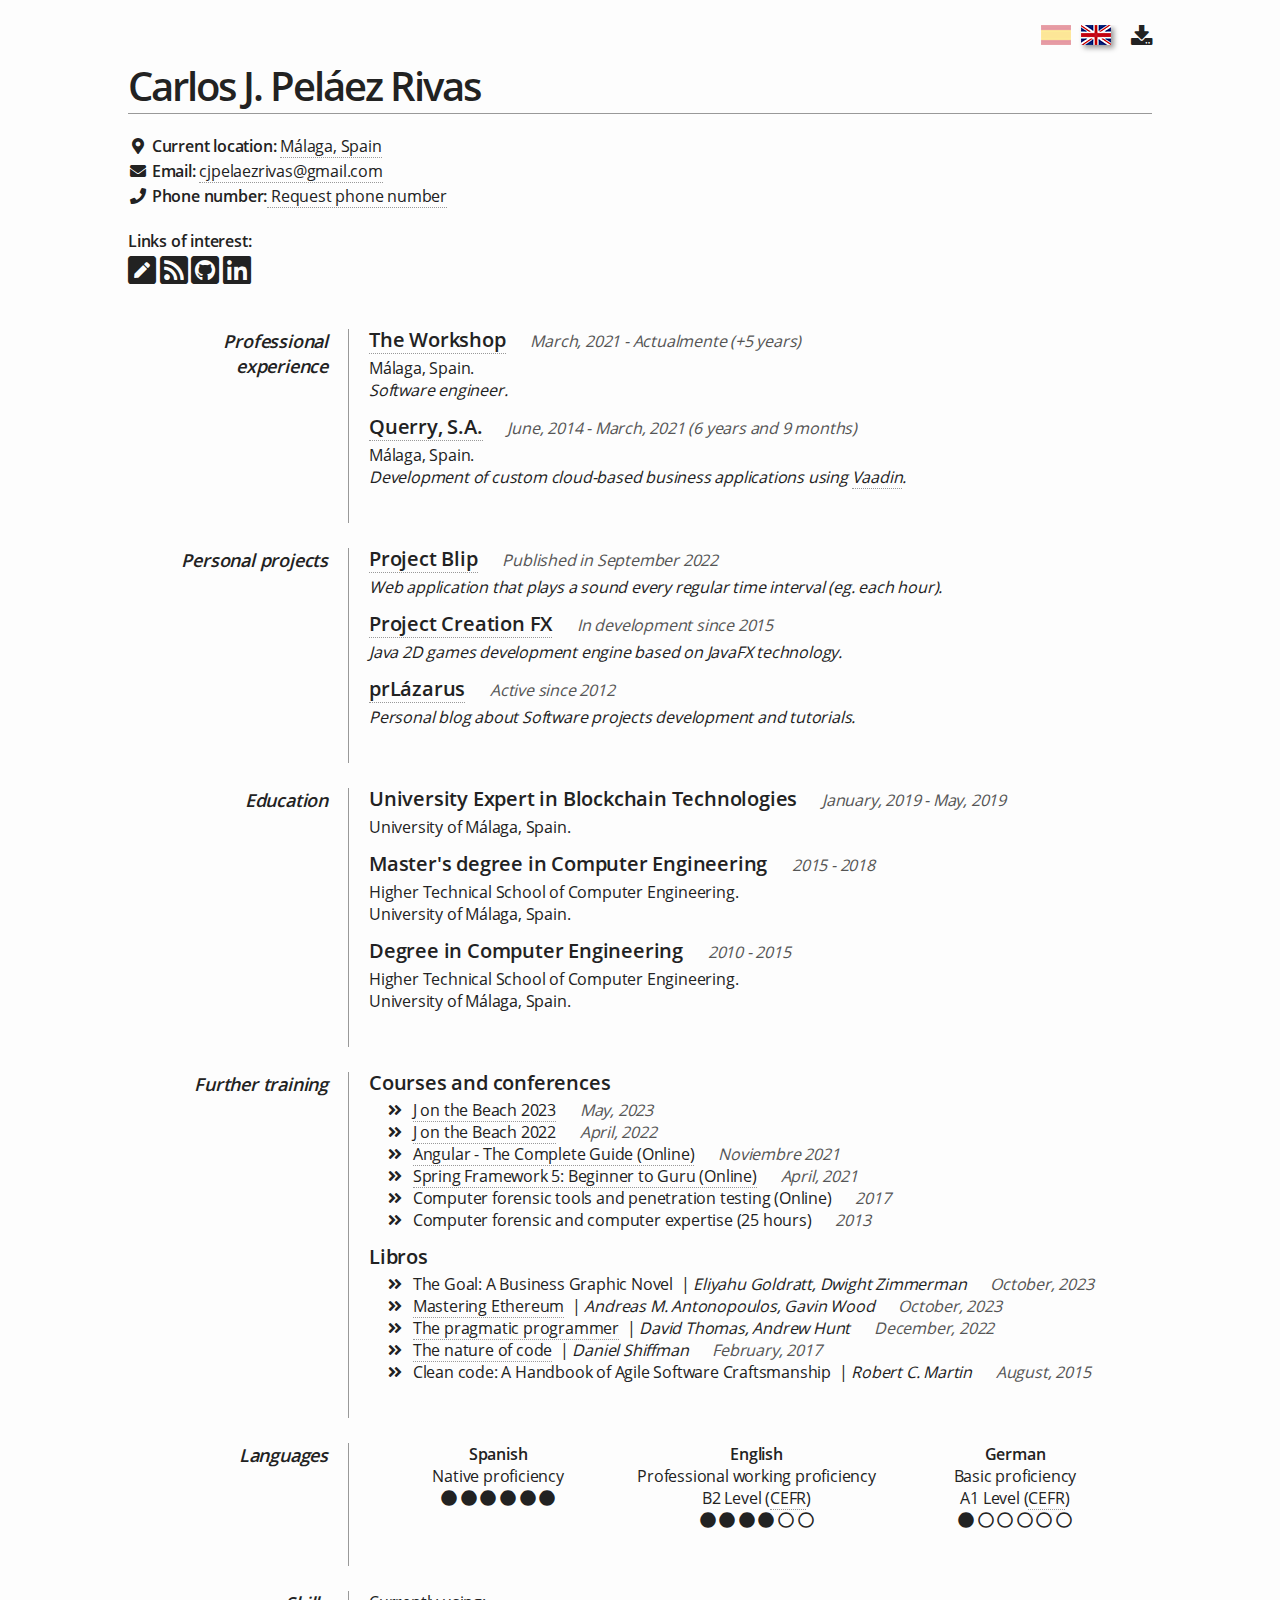
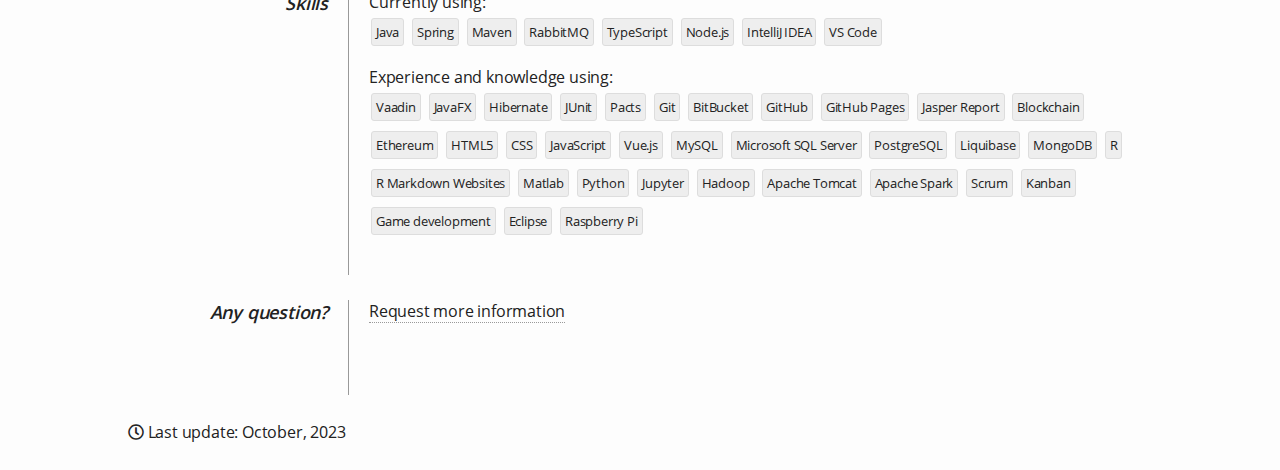
==== en/index.html @ 84949419 "Complete regeneration with new Lighthouse project. Include new section and updates" ====
<!DOCTYPE html>
<html xmlns="http://www.w3.org/1999/xhtml" xml:lang="en" lang="en">
  <head>
    <title>Carlos J. Peláez Rivas</title>
    <meta charset="UTF-8" />
    <meta http-equiv="content-type" content="text/html" />
    <meta name="viewport" content="width=device-width, initial-scale=1.0" />
    <meta name="author" content="Carlos J. Peláez Rivas" />
    <meta name="description" content="Carlos J. Peláez Rivas' curriculum vitae" />
    <meta name="keywords" content="CV,curriculum,vitae,carlos,jesus,pelaez,rivas,cjpelaez,cjpelaezrivas,programacion,coding,code,programming,java,vaadin,ingeniero,ingenieria,engineer,engineering,universidad,university,malaga,uma,españa,spain" />
    <link rel="icon" type="image/x-icon" href="../images/favicon.ico" />
    <link rel="shortcut icon" type="image/x-icon" href="../images/favicon.ico" />
    <link rel="stylesheet" type="text/css" href="../lib/fontawesome-5.8.1/css/all.min.css" />
    <link rel="stylesheet" type="text/css" href="../lib/hint-2.5.1/css/hint.base.min.css" />
    <link rel="stylesheet" type="text/css" href="../css/main.css" media="all" />
    <link rel="stylesheet" type="text/css" href="../css/print.css" media="print" />
    <script type="text/javascript" src="../js/functions.js"></script>

    <!-- Global site tag (gtag.js) - Google Analytics -->
    <script async src="https://www.googletagmanager.com/gtag/js?id=UA-74491738-3"></script>
    <script>
      window.dataLayer = window.dataLayer || [];
      function gtag() {
        dataLayer.push(arguments);
      }
      gtag('js', new Date());
      gtag('config', 'UA-74491738-3');
    </script>
  </head>
  <body>
    <div id="page-wrap">
      <div id="languages" class="section no_print">
        <div class="item hint--bottom-left" data-hint="Download as PDF" style="margin: -2px 0 0 15px;">
          <a class="link" href="javascript:window.print()" name="Download as PDF"><i class="fa fa-download fa-lg"></i></a>
        </div>
        <div class="item hint--bottom-left" data-hint="English">
          <a href="." target="_self">
            <div class="english language-selected"></div>
          </a>
        </div>
        <div class="item hint--bottom-left" data-hint="Cambiar a Español">
          <a href="../" target="_self">
            <div class="spanish language-available"></div>
          </a>
        </div>
      </div>
      <h1 id="name" class="section">
        Carlos J. Peláez Rivas
      </h1>
      <div id="information" class="section">
        <b><i class="fa fa-map-marker-alt fa-fw"></i> Current location:</b>
        <a href="https://www.google.es/maps/place/Málaga, España/"> Málaga, Spain</a> <br />
        <b><i class="fa fa-envelope fa-fw"></i> Email:</b>
        <a href="mailto:cjpelaezrivas@gmail.com" target="_self"> cjpelaezrivas@gmail.com</a> <br />
        <span class="no_print">
<b><i class="fa fa-phone fa-fw"></i> Phone number:</b><a
           href="mailto:cjpelaezrivas@gmail.com?subject=Request more information" target="_self"> Request phone number</a>
</span>
      </div>
      <div id="links" class="section no_print">
        <b>Links of interest:</b> <br />
        <span class="hint--bottom-right" data-hint="prLázarus - Personal blog">
<a class="link" href="http://prlazarus.tk/" name="prLázarus - Personal blog"><i class="fa fa-pen-square fa-2x"></i></a>
</span>
        <span class="hint--bottom-right" data-hint="prLázarus - RSS">
<a class="link" href="http://prlazarus.tk/feed.xml" name="prLázarus - RSS"><i class="fa fa-rss-square fa-2x"></i></a>
</span>
        <span class="hint--bottom-right" data-hint="GitHub profile">
<a class="link" href="https://github.com/cjpelaezrivas" name="GitHub profile"><i class="fab fa-github-square fa-2x"></i></a>
</span>
        <span class="hint--bottom-right" data-hint="LinkedIn profile">
<a class="link" href="https://www.linkedin.com/in/cjpelaezrivas" name="LinkedIn profile"><i class="fab fa-linkedin fa-2x"></i></a>
</span>
      </div>
      <div id="details" class="section">
        <div class="item">
          <h2>Professional experience</h2>
          <div class="detail">
            <h3>
              <a href="https://theworkshop.com/es/">The Workshop</a> <span class="mobile_view"><br></span>
              <span class="note date_information">
March, 2021 -
Actualmente
<script>
timeWorked = calculateTime('03/2021', '', 'en', 'y');
if(timeWorked.length != 0) {
document.write('(' + timeWorked + ')');
}
</script>
</span>
            </h3>
            Málaga, Spain. <br />
            <i>Software engineer.</i>
            <div class="separator"></div>
            <h3>
              <a href="https://www.querry.com/">Querry, S.A.</a> <span class="mobile_view"><br></span>
              <span class="note date_information">
June, 2014 -
March, 2021
<script>
timeWorked = calculateTime('06/2014', '03/2021', 'en', 'ym');
if(timeWorked.length != 0) {
document.write('(' + timeWorked + ')');
}
</script>
</span>
            </h3>
            Málaga, Spain. <br />
            <i>Development of custom cloud-based business applications using <a href="https://vaadin.com/home">Vaadin</a>.</i>
            <div class="separator"></div>
          </div>
        </div>
        <div class="item">
          <h2>Personal projects</h2>
          <div class="detail">
            <h3><a class="link_print" href="http://projectblip.tk/">Project Blip</a> <span class="mobile_view"><br></span> <span class="note date_information">Published in September 2022</span></h3>
            <i>Web application that plays a sound every regular time interval (eg. each hour).</i>
            <div class="separator"></div>
            <h3><a class="link_print" href="http://projectcreationfx.tk">Project Creation FX</a> <span class="mobile_view"><br></span> <span class="note date_information">In development since 2015</span></h3>
            <i>Java 2D games development engine based on JavaFX technology.</i>
            <div class="separator"></div>
            <h3><a class="link_print" href="http://prlazarus.tk/">prLázarus</a> <span class="mobile_view"><br></span> <span class="note date_information">Active since 2012</span></h3>
            <i>Personal blog about Software projects development and tutorials.</i>
            <div class="separator"></div>
          </div>
        </div>
        <div class="item">
          <h2>Education</h2>
          <div class="detail">
            <h3>University Expert in Blockchain Technologies <span class="mobile_view"><br></span> <span class="note date_information">January, 2019 - May, 2019</span></h3>
            University of Málaga, Spain.
            <div class="separator"></div>
            <h3>Master's degree in Computer Engineering <span class="mobile_view"><br></span> <span class="note date_information">2015 - 2018</span></h3>
            Higher Technical School of Computer Engineering.<br />University of Málaga, Spain.
            <div class="separator"></div>
            <h3>Degree in Computer Engineering <span class="mobile_view"><br></span> <span class="note date_information">2010 - 2015</span></h3>
            Higher Technical School of Computer Engineering.<br />University of Málaga, Spain.
            <div class="separator"></div>
          </div>
        </div>
        <div class="item">
          <h2>Further training</h2>
          <div class="detail">
            <h3>Courses and conferences</h3>
            <ul class="custom_list">
              <li>
                <a href="https://2023.jonthebeach.com/speakers">J on the Beach 2023</a>
                <span class="note date_information">May, 2023</span>
              </li>
              <li>
                <a href="https://2022.jonthebeach.com/speakers">J on the Beach 2022</a>
                <span class="note date_information">April, 2022</span>
              </li>
              <li>
                <a href="https://www.udemy.com/course/the-complete-guide-to-angular-2/">Angular - The Complete Guide (Online)</a>
                <span class="note date_information">Noviembre 2021</span>
              </li>
              <li>
                <a href="https://www.udemy.com/course/spring-framework-5-beginner-to-guru/">Spring Framework 5: Beginner to Guru (Online)</a>
                <span class="note date_information">April, 2021</span>
              </li>
              <li>
                Computer forensic tools and penetration testing (Online)
                <span class="note date_information">2017</span>
              </li>
              <li>
                Computer forensic and computer expertise (25 hours)
                <span class="note date_information">2013</span>
              </li>
            </ul>
            <div class="separator"></div>
            <h3>Libros</h3>
            <ul class="custom_list">
              <li>
                The Goal: A Business Graphic Novel
                 | <i>Eliyahu Goldratt, Dwight Zimmerman</i>
                <span class="note date_information">October, 2023</span>
              </li>
              <li>
                <a href="https://github.com/ethereumbook/ethereumbook">Mastering Ethereum</a>
                 | <i>Andreas M. Antonopoulos, Gavin Wood</i>
                <span class="note date_information">October, 2023</span>
              </li>
              <li>
                <a href="https://pragprog.com/titles/tpp20/the-pragmatic-programmer-20th-anniversary-edition/">The pragmatic programmer</a>
                 | <i>David Thomas, Andrew Hunt</i>
                <span class="note date_information">December, 2022</span>
              </li>
              <li>
                <a href="https://natureofcode.com/">The nature of code</a>
                 | <i>Daniel Shiffman</i>
                <span class="note date_information">February, 2017</span>
              </li>
              <li>
                Clean code: A Handbook of Agile Software Craftsmanship
                 | <i>Robert C. Martin</i>
                <span class="note date_information">August, 2015</span>
              </li>
            </ul>
            <div class="separator"></div>
          </div>
        </div>
        <div class="item">
          <h2>Languages</h2>
          <div class="detail">
            <div style="display:flex">
              <div class="part">
                <b>Spanish</b><br />
                Native proficiency<br />
                <i class="fa fa-circle"></i>
                <i class="fa fa-circle"></i>
                <i class="fa fa-circle"></i>
                <i class="fa fa-circle"></i>
                <i class="fa fa-circle"></i>
                <i class="fa fa-circle"></i>
              </div>
              <div class="part">
                <b>English</b><br />
                Professional working proficiency<br />
                B2 Level (<a href="https://en.wikipedia.org/wiki/Common_European_Framework_of_Reference_for_Languages">CEFR</a>)<br />
                <i class="fa fa-circle"></i>
                <i class="fa fa-circle"></i>
                <i class="fa fa-circle"></i>
                <i class="fa fa-circle"></i>
                <i class="far fa-circle"></i>
                <i class="far fa-circle"></i>
              </div>
              <div class="part">
                <b>German</b><br />
                Basic proficiency<br />
                A1 Level (<a href="https://en.wikipedia.org/wiki/Common_European_Framework_of_Reference_for_Languages">CEFR</a>)<br />
                <i class="fa fa-circle"></i>
                <i class="far fa-circle"></i>
                <i class="far fa-circle"></i>
                <i class="far fa-circle"></i>
                <i class="far fa-circle"></i>
                <i class="far fa-circle"></i>
              </div>
            </div>
            <div class="separator"></div>
          </div>
        </div>
        <div class="item">
          <h2>Skills</h2>
          <div class="detail">
            Currently using:<br />
            <a class="tag" href="https://en.wikipedia.org/wiki/Java_(programming_language)">Java</a>
            <a class="tag" href="https://en.wikipedia.org/wiki/Spring_Framework">Spring</a>
            <a class="tag" href="https://en.wikipedia.org/wiki/Maven">Maven</a>
            <a class="tag" href="https://en.wikipedia.org/wiki/RabbitMQ">RabbitMQ</a>
            <a class="tag" href="https://en.wikipedia.org/wiki/TypeScript">TypeScript</a>
            <a class="tag" href="https://en.wikipedia.org/wiki/Node.js">Node.js</a>
            <a class="tag" href="https://en.wikipedia.org/wiki/IntelliJ_IDEA">IntelliJ IDEA</a>
            <a class="tag" href="https://code.visualstudio.com/">VS Code</a>
            <div class="separator"></div>
            Experience and knowledge using:<br />
            <a class="tag" href="https://en.wikipedia.org/wiki/Vaadin">Vaadin</a>
            <a class="tag" href="https://en.wikipedia.org/wiki/JavaFX">JavaFX</a>
            <a class="tag" href="https://en.wikipedia.org/wiki/Hibernate_(framework)">Hibernate</a>
            <a class="tag" href="https://en.wikipedia.org/wiki/JUnit">JUnit</a>
            <a class="tag" href="https://docs.pact.io/">Pacts</a>
            <a class="tag" href="https://en.wikipedia.org/wiki/Git_(software)">Git</a>
            <a class="tag" href="https://en.wikipedia.org/wiki/Bitbucket">BitBucket</a>
            <a class="tag" href="https://en.wikipedia.org/wiki/GitHub">GitHub</a>
            <a class="tag" href="https://pages.github.com/">GitHub Pages</a>
            <a class="tag" href="https://en.wikipedia.org/wiki/JasperReports">Jasper Report</a>
            <a class="tag" href="https://en.wikipedia.org/wiki/Blockchain">Blockchain</a>
            <a class="tag" href="https://en.wikipedia.org/wiki/Ethereum">Ethereum</a>
            <a class="tag" href="https://en.wikipedia.org/wiki/HTML5">HTML5</a>
            <a class="tag" href="https://en.wikipedia.org/wiki/Cascading_Style_Sheets">CSS</a>
            <a class="tag" href="https://en.wikipedia.org/wiki/JavaScript">JavaScript</a>
            <a class="tag" href="https://en.wikipedia.org/wiki/Vue.js">Vue.js</a>
            <a class="tag" href="https://en.wikipedia.org/wiki/MySQL">MySQL</a>
            <a class="tag" href="https://en.wikipedia.org/wiki/Microsoft_SQL_Server">Microsoft SQL Server</a>
            <a class="tag" href="https://en.wikipedia.org/wiki/PostgreSQL">PostgreSQL</a>
            <a class="tag" href="https://en.wikipedia.org/wiki/Liquibase">Liquibase</a>
            <a class="tag" href="https://en.wikipedia.org/wiki/MongoDB">MongoDB</a>
            <a class="tag" href="https://en.wikipedia.org/wiki/R_(programming_language)">R</a>
            <a class="tag" href="https://rmarkdown.rstudio.com/rmarkdown_websites.html">R Markdown Websites</a>
            <a class="tag" href="https://en.wikipedia.org/wiki/MATLAB">Matlab</a>
            <a class="tag" href="https://en.wikipedia.org/wiki/Python_(programming_language)">Python</a>
            <a class="tag" href="https://en.wikipedia.org/wiki/Project_Jupyter">Jupyter</a>
            <a class="tag" href="https://en.wikipedia.org/wiki/Apache_Hadoop">Hadoop</a>
            <a class="tag" href="https://en.wikipedia.org/wiki/Apache_Tomcat">Apache Tomcat</a>
            <a class="tag" href="https://en.wikipedia.org/wiki/Apache_Spark">Apache Spark</a>
            <a class="tag" href="https://en.wikipedia.org/wiki/Scrum_(software_development)">Scrum</a>
            <a class="tag" href="https://en.wikipedia.org/wiki/Kanban_(development)">Kanban</a>
            <a class="tag" href="https://en.wikipedia.org/wiki/Video_game_development">Game development</a>
            <a class="tag" href="https://en.wikipedia.org/wiki/Eclipse_(software)">Eclipse</a>
            <a class="tag" href="https://en.wikipedia.org/wiki/Raspberry_Pi">Raspberry Pi</a>
            <div class="separator"></div>
          </div>
        </div>
        <div class="item no_print">
          <h2>Any question?</h2>
          <div class="detail">
            <a href="mailto:cjpelaezrivas@gmail.com?subject=Request more information" target="_self">Request more information</a>
          </div>
        </div>
      </div>
      <i class="far fa-clock"></i> Last update: October, 2023
      <span class="only_print">
<br> <i class="fa fa-print"></i> Generation date:
<script>document.write(currentMonthYear('en'))</script>
<span style="float:right;"><a href="https://cjpelaezrivas.tk">https://cjpelaezrivas.tk</a></span>
      </span>
    </div>
    </div>
  </body>
</html>
---- lib/hint-2.5.1/css/hint.base.min.css ----
/*! Hint.css (base version) - v2.5.1 - 2018-11-17
* http://kushagragour.in/lab/hint/
* Copyright (c) 2018 Kushagra Gour */

[class*=hint--]{position:relative;display:inline-block}[class*=hint--]:after,[class*=hint--]:before{position:absolute;-webkit-transform:translate3d(0,0,0);-moz-transform:translate3d(0,0,0);transform:translate3d(0,0,0);visibility:hidden;opacity:0;z-index:1000000;pointer-events:none;-webkit-transition:.3s ease;-moz-transition:.3s ease;transition:.3s ease;-webkit-transition-delay:0s;-moz-transition-delay:0s;transition-delay:0s}[class*=hint--]:hover:after,[class*=hint--]:hover:before{visibility:visible;opacity:1;-webkit-transition-delay:.1s;-moz-transition-delay:.1s;transition-delay:.1s}[class*=hint--]:before{content:'';position:absolute;background:0 0;border:6px solid transparent;z-index:1000001}[class*=hint--]:after{background:#383838;color:#fff;padding:8px 10px;font-size:12px;font-family:"Helvetica Neue",Helvetica,Arial,sans-serif;line-height:12px;white-space:nowrap}[class*=hint--][aria-label]:after{content:attr(aria-label)}[class*=hint--][data-hint]:after{content:attr(data-hint)}[aria-label='']:after,[aria-label='']:before,[data-hint='']:after,[data-hint='']:before{display:none!important}.hint--top-left:before,.hint--top-right:before,.hint--top:before{border-top-color:#383838}.hint--bottom-left:before,.hint--bottom-right:before,.hint--bottom:before{border-bottom-color:#383838}.hint--top:after,.hint--top:before{bottom:100%;left:50%}.hint--top:before{margin-bottom:-11px;left:calc(50% - 6px)}.hint--top:after{-webkit-transform:translateX(-50%);-moz-transform:translateX(-50%);transform:translateX(-50%)}.hint--top:hover:before{-webkit-transform:translateY(-8px);-moz-transform:translateY(-8px);transform:translateY(-8px)}.hint--top:hover:after{-webkit-transform:translateX(-50%) translateY(-8px);-moz-transform:translateX(-50%) translateY(-8px);transform:translateX(-50%) translateY(-8px)}.hint--bottom:after,.hint--bottom:before{top:100%;left:50%}.hint--bottom:before{margin-top:-11px;left:calc(50% - 6px)}.hint--bottom:after{-webkit-transform:translateX(-50%);-moz-transform:translateX(-50%);transform:translateX(-50%)}.hint--bottom:hover:before{-webkit-transform:translateY(8px);-moz-transform:translateY(8px);transform:translateY(8px)}.hint--bottom:hover:after{-webkit-transform:translateX(-50%) translateY(8px);-moz-transform:translateX(-50%) translateY(8px);transform:translateX(-50%) translateY(8px)}.hint--right:before{border-right-color:#383838;margin-left:-11px;margin-bottom:-6px}.hint--right:after{margin-bottom:-14px}.hint--right:after,.hint--right:before{left:100%;bottom:50%}.hint--right:hover:after,.hint--right:hover:before{-webkit-transform:translateX(8px);-moz-transform:translateX(8px);transform:translateX(8px)}.hint--left:before{border-left-color:#383838;margin-right:-11px;margin-bottom:-6px}.hint--left:after{margin-bottom:-14px}.hint--left:after,.hint--left:before{right:100%;bottom:50%}.hint--left:hover:after,.hint--left:hover:before{-webkit-transform:translateX(-8px);-moz-transform:translateX(-8px);transform:translateX(-8px)}.hint--top-left:after,.hint--top-left:before{bottom:100%;left:50%}.hint--top-left:before{margin-bottom:-11px;left:calc(50% - 6px)}.hint--top-left:after{-webkit-transform:translateX(-100%);-moz-transform:translateX(-100%);transform:translateX(-100%);margin-left:12px}.hint--top-left:hover:before{-webkit-transform:translateY(-8px);-moz-transform:translateY(-8px);transform:translateY(-8px)}.hint--top-left:hover:after{-webkit-transform:translateX(-100%) translateY(-8px);-moz-transform:translateX(-100%) translateY(-8px);transform:translateX(-100%) translateY(-8px)}.hint--top-right:after,.hint--top-right:before{bottom:100%;left:50%}.hint--top-right:before{margin-bottom:-11px;left:calc(50% - 6px)}.hint--top-right:after{-webkit-transform:translateX(0);-moz-transform:translateX(0);transform:translateX(0);margin-left:-12px}.hint--top-right:hover:after,.hint--top-right:hover:before{-webkit-transform:translateY(-8px);-moz-transform:translateY(-8px);transform:translateY(-8px)}.hint--bottom-left:after,.hint--bottom-left:before{top:100%;left:50%}.hint--bottom-left:before{margin-top:-11px;left:calc(50% - 6px)}.hint--bottom-left:after{-webkit-transform:translateX(-100%);-moz-transform:translateX(-100%);transform:translateX(-100%);margin-left:12px}.hint--bottom-left:hover:before{-webkit-transform:translateY(8px);-moz-transform:translateY(8px);transform:translateY(8px)}.hint--bottom-left:hover:after{-webkit-transform:translateX(-100%) translateY(8px);-moz-transform:translateX(-100%) translateY(8px);transform:translateX(-100%) translateY(8px)}.hint--bottom-right:after,.hint--bottom-right:before{top:100%;left:50%}.hint--bottom-right:before{margin-top:-11px;left:calc(50% - 6px)}.hint--bottom-right:after{-webkit-transform:translateX(0);-moz-transform:translateX(0);transform:translateX(0);margin-left:-12px}.hint--bottom-right:hover:after,.hint--bottom-right:hover:before{-webkit-transform:translateY(8px);-moz-transform:translateY(8px);transform:translateY(8px)}.hint--large:after,.hint--medium:after,.hint--small:after{white-space:normal;line-height:1.4em;word-wrap:break-word}.hint--small:after{width:80px}.hint--medium:after{width:150px}.hint--large:after{width:300px}.hint--always:after,.hint--always:before{opacity:1;visibility:visible}.hint--always.hint--top:before{-webkit-transform:translateY(-8px);-moz-transform:translateY(-8px);transform:translateY(-8px)}.hint--always.hint--top:after{-webkit-transform:translateX(-50%) translateY(-8px);-moz-transform:translateX(-50%) translateY(-8px);transform:translateX(-50%) translateY(-8px)}.hint--always.hint--top-left:before{-webkit-transform:translateY(-8px);-moz-transform:translateY(-8px);transform:translateY(-8px)}.hint--always.hint--top-left:after{-webkit-transform:translateX(-100%) translateY(-8px);-moz-transform:translateX(-100%) translateY(-8px);transform:translateX(-100%) translateY(-8px)}.hint--always.hint--top-right:after,.hint--always.hint--top-right:before{-webkit-transform:translateY(-8px);-moz-transform:translateY(-8px);transform:translateY(-8px)}.hint--always.hint--bottom:before{-webkit-transform:translateY(8px);-moz-transform:translateY(8px);transform:translateY(8px)}.hint--always.hint--bottom:after{-webkit-transform:translateX(-50%) translateY(8px);-moz-transform:translateX(-50%) translateY(8px);transform:translateX(-50%) translateY(8px)}.hint--always.hint--bottom-left:before{-webkit-transform:translateY(8px);-moz-transform:translateY(8px);transform:translateY(8px)}.hint--always.hint--bottom-left:after{-webkit-transform:translateX(-100%) translateY(8px);-moz-transform:translateX(-100%) translateY(8px);transform:translateX(-100%) translateY(8px)}.hint--always.hint--bottom-right:after,.hint--always.hint--bottom-right:before{-webkit-transform:translateY(8px);-moz-transform:translateY(8px);transform:translateY(8px)}.hint--always.hint--left:after,.hint--always.hint--left:before{-webkit-transform:translateX(-8px);-moz-transform:translateX(-8px);transform:translateX(-8px)}.hint--always.hint--right:after,.hint--always.hint--right:before{-webkit-transform:translateX(8px);-moz-transform:translateX(8px);transform:translateX(8px)}
---- css/main.css ----
:root {
	--text-font-size-main: 16px;
	--text-color-main: #222222;

	--background-color: #fdfdfd;
	--border-color: #999999;
	--anchor-hover-color: #aaaaaa;
	--note-text-color: #555555;

	--tag-background-color: #eeeeee;
	--tag-border-color: #dddddd;
	--tag-hover-background-color: #fefefe;
	--tag-hover-border-color: #aaaaaa;
}

@font-face {
  font-family: 'Open Sans';
  font-style: normal;
  font-weight: 400;
  src: url('../fonts/open-sans-v15-latin-regular.eot'); /* IE9 Compat Modes */
  src: local('Open Sans Regular'), local('OpenSans-Regular'),
       url('../fonts/open-sans-v15-latin-regular.eot?#iefix') format('embedded-opentype'), /* IE6-IE8 */
       url('../fonts/open-sans-v15-latin-regular.woff2') format('woff2'), /* Super Modern Browsers */
       url('../fonts/open-sans-v15-latin-regular.woff') format('woff'), /* Modern Browsers */
       url('../fonts/open-sans-v15-latin-regular.ttf') format('truetype'); /* Safari, Android, iOS */
}

@font-face {
  font-family: 'Open Sans';
  font-style: normal;
  font-weight: 600;
  src: url('../fonts/open-sans-v15-latin-600.eot'); /* IE9 Compat Modes */
  src: local('Open Sans SemiBold'), local('OpenSans-SemiBold'),
       url('../fonts/open-sans-v15-latin-600.eot?#iefix') format('embedded-opentype'), /* IE6-IE8 */
       url('../fonts/open-sans-v15-latin-600.woff2') format('woff2'), /* Super Modern Browsers */
       url('../fonts/open-sans-v15-latin-600.woff') format('woff'), /* Modern Browsers */
       url('../fonts/open-sans-v15-latin-600.ttf') format('truetype'); /* Safari, Android, iOS */
}

* {
	margin: 0;
	padding: 0;
}

body {
	font-family: 'Open Sans', Helvetica;
	font-size: var(--text-font-size-main);
	letter-spacing: -0.2px;
	color: var(--text-color-main);

	background-color: var(--background-color);
}

a, a:visited {
	color: var(--text-color-main);
	text-decoration: none;
	border-bottom: 1px dotted var(--border-color);
}

a:hover, a:active {
	color: var(--anchor-hover-color);
	border-bottom: 1px dotted var(--border-color);
}

ul.custom_list {
	list-style: none;
	padding: 0;
}

ul.custom_list li {
	padding-left: 40px;
}

ul.custom_list li:before {
	font-family: "Font Awesome 5 Free";
	font-weight: 900;
	display: inline-block;
	margin-left: -1.3em;
	width: 1.3em;

	content: "\f101";
}

#page-wrap  {
	max-width: 1024px;

	overflow: hidden;

	padding: 0 25px;
	margin: 25px auto;

	line-height: 25px;
}

.note {
	font-style: italic;
	font-size: 16px;
	font-weight: normal;
	color: var(--note-text-color);
}

.date_information {
	margin-left: 20px;
}

.separator {
	width: 100%;
	height: 15px;
}

.link {
	text-decoration: none;
	border-bottom: none;
}

.link:hover {
	color: var(--anchor-hover-color);
	text-decoration: none;
	border-bottom: none;
}

.tag {
	display: inline-block;
	font-size: 13px;
	padding: 2px 4px;
	margin: 5px 2px;
	background-color: var(--tag-background-color);
	border: 1px solid var(--tag-border-color) !important;
	border-radius: 3px;
}

.tag:hover {
	color: var(--text-color-main);
	background-color: var(--tag-hover-background-color);
	border: 1px solid var(--tag-hover-border-color) !important;
}

.mobile_view {
	display: none;
}

.only_print {
	display: none;
	visibility: hidden;
}

.section {
	float: left;
	width: 100%;
}

#languages .item {
	float: right;
	display: inline;
	margin: 0 5px;
}

.spanish {
	width: 30px;
	height: 20px;
	background-image: url(../images/spanish.png);
	-webkit-background-size: 100% 100%;
	-moz-background-size: 100% 100%;
	-o-background-size: 100% 100%;
	background-size: 100% 100%;
}

.english {
	width: 30px;
	height: 20px;
	background-image: url(../images/english.png);
	-webkit-background-size: 100% 100%;
	-moz-background-size: 100% 100%;
	-o-background-size: 100% 100%;
	background-size: 100% 100%;
}

.language-available {
	opacity: 0.4;
}

.language-available:hover {
	opacity: 1;
}

.language-selected {
	box-shadow: 3px 3px 5px var(--border-color);
}

#name {
	margin: 10px 0 20px 0;

	font-size: 40px;
	font-weight: bolder;
	letter-spacing: -2px;
	border-bottom: 1px solid var(--border-color);

	line-height: normal;
}

#information {
	margin-bottom: 20px;
}

#links {
	margin-bottom: 20px;
}

#details {
	margin-top: 20px;
}

#details .item {
	display: inline-flex;
	width: 100%;

	overflow: hidden;

	margin-bottom: 25px;
}

#details .item h2 {
	padding-right: 20px;

	min-width: 200px;

	font-size: 18px;
	font-style: italic;
	font-weight: bold;
	text-align: right;
	vertical-align: top;
}

#details .item .detail {
	width: 100%;
	min-height: 75px;

	padding-left: 20px;
	padding-bottom: 20px;

	border-left: 1px solid var(--border-color);

	line-height: 22px;
}

#details .item .detail h3 {
	margin-bottom: 5px;
	font-size: 20px;
}

#details .item .detail .part {
	display: inline-block;
	float: left;
	width: 33%;

	text-align: center;
}

@media screen and (max-width: 800px) {
	#details .item {
		display: block;
		margin-bottom: 15px;
	}

	#details .item h2 {
		display: block;
		width: 100%;

		text-align: left;

		padding-bottom: 5px;
		padding-right: 0;
	}

	#details .item .detail {
		display: block;
		padding: 15px 0 15px 0;

		border-top: solid 1px var(--border-color);
		border-left: none;

		height: auto;

		overflow: hidden;
	}
}

@media screen and (max-width: 550px) {
	#details .item .detail .part {
		display: block;
		width: 100%;
	}

	#details .item .detail #language_a, #details .item .detail #language_b  {
		padding-bottom: 15px;
	}

	.mobile_view {
		display: inline;
	}

	.date_information {
		margin-top: 5px;
		margin-left: 0;
	}
}

#meta {
	margin-top: 20px;
}
---- css/print.css ----
html {
	background-image: none;
}

a, a:visited {
	color: #222222;
	text-decoration: none;
	border-bottom: none;
}

#page-wrap  {
	padding: 0;
	margin: 0;
	width: 1500px; /*Used to print all in the same page*/
}

#meta {
	margin-top: -45px;
}

.only_print {
	display: inline;
	visibility: visible;
}

.no_print, hint--bottom-left:after, hint--bottom-right:after {
	display: none;
	visibility: hidden;
}

.link_print:after {
	content: " (" attr(href) ")";

	font-style: italic;
	font-size: 16px;
	color: #555555;
	font-weight: normal;
}
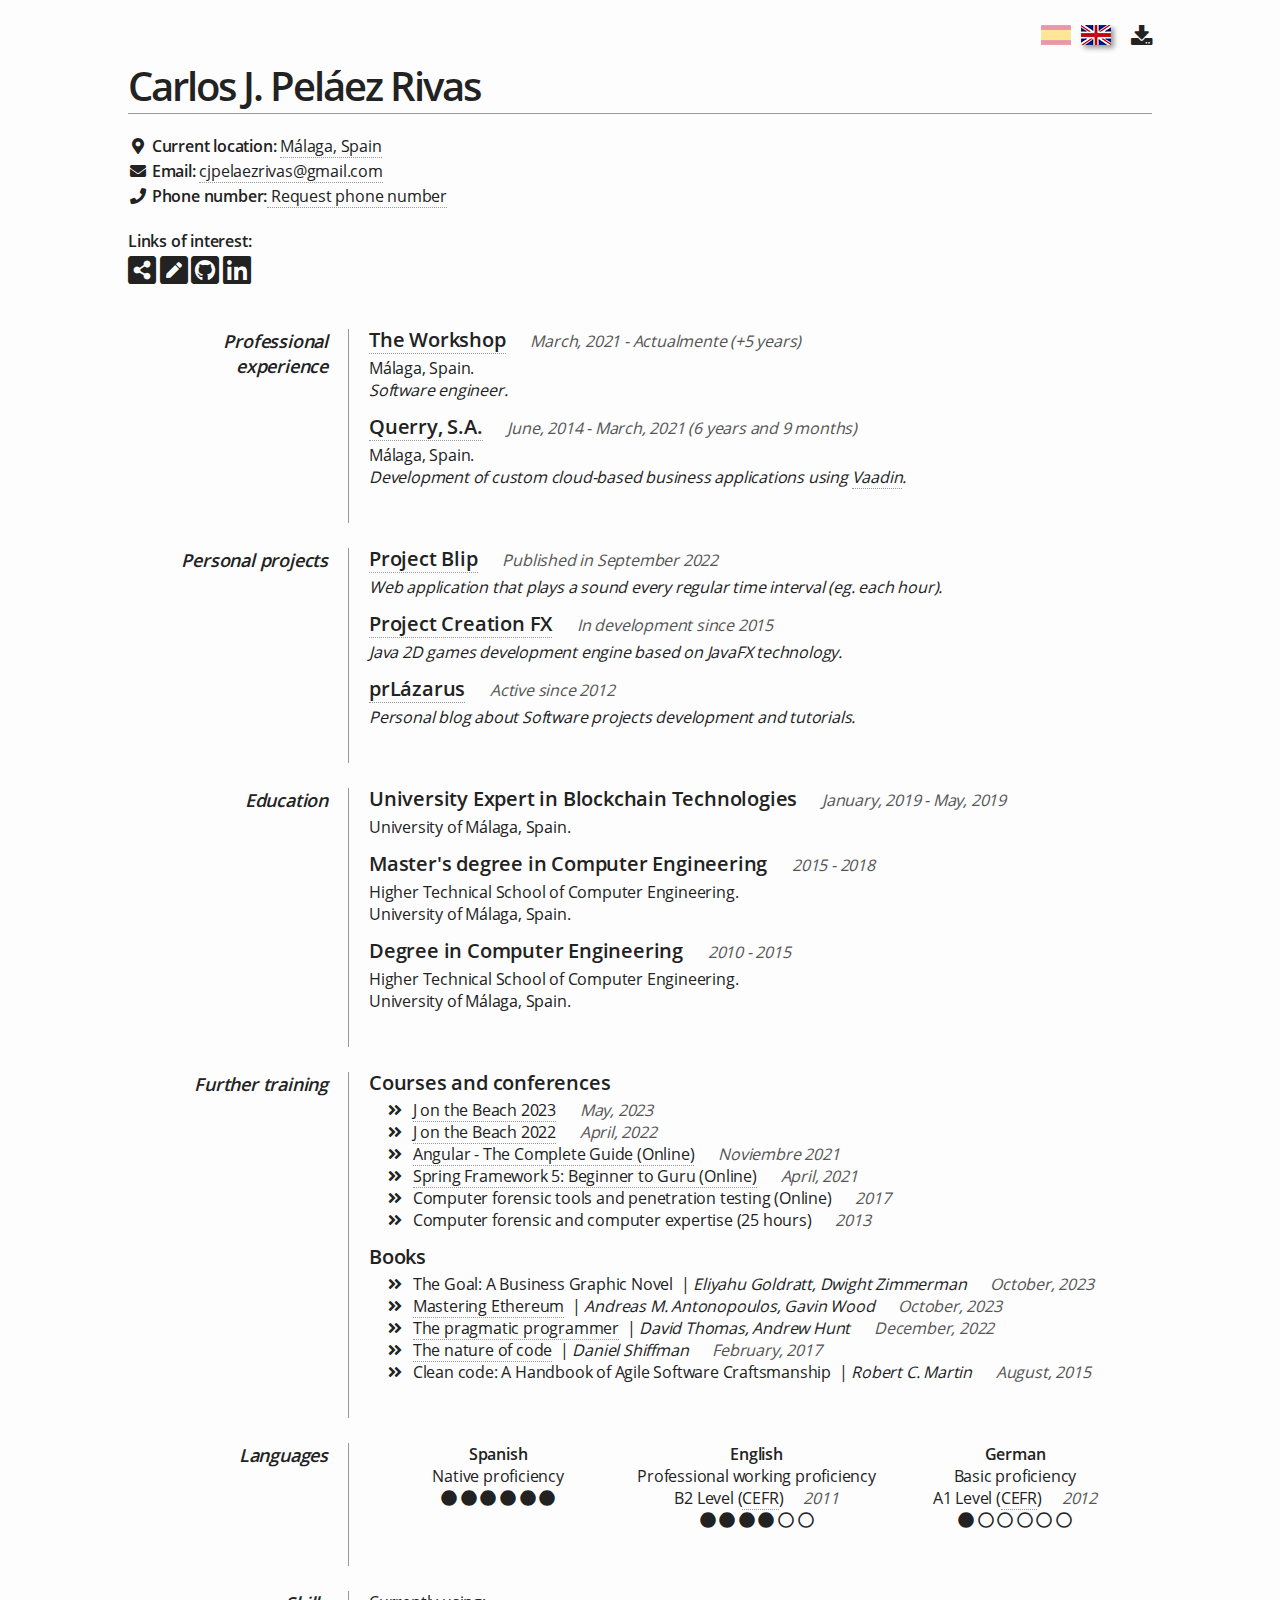
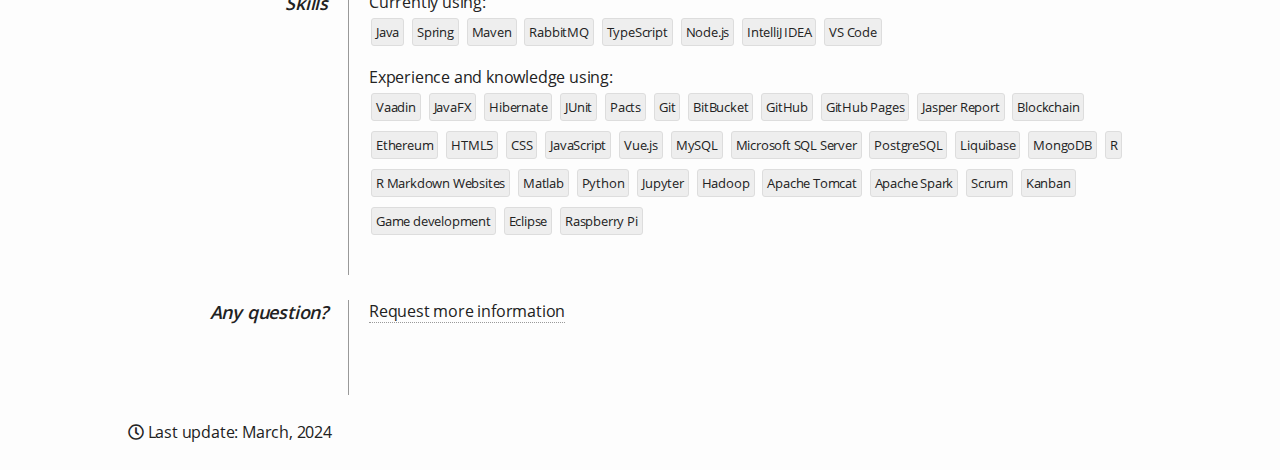
==== commit 12770e76: "Updates links, include new info and fix typos" ====
--- a/en/index.html
+++ b/en/index.html
@@ -53,24 +53,24 @@
         <b><i class="fa fa-envelope fa-fw"></i> Email:</b>
         <a href="mailto:cjpelaezrivas@gmail.com" target="_self"> cjpelaezrivas@gmail.com</a> <br />
         <span class="no_print">
-<b><i class="fa fa-phone fa-fw"></i> Phone number:</b><a
+        <b><i class="fa fa-phone fa-fw"></i> Phone number:</b><a
            href="mailto:cjpelaezrivas@gmail.com?subject=Request more information" target="_self"> Request phone number</a>
-</span>
+      </span>
       </div>
       <div id="links" class="section no_print">
         <b>Links of interest:</b> <br />
+        <span class="hint--bottom-right" data-hint="prLázarus - Portfolio">
+          <a class="link" href="https://prlazarus.es" name="prLázarus - Portfolio"><i class="fa fa-share-alt-square fa-2x"></i></a>
+        </span>
         <span class="hint--bottom-right" data-hint="prLázarus - Personal blog">
-<a class="link" href="http://prlazarus.tk/" name="prLázarus - Personal blog"><i class="fa fa-pen-square fa-2x"></i></a>
-</span>
-        <span class="hint--bottom-right" data-hint="prLázarus - RSS">
-<a class="link" href="http://prlazarus.tk/feed.xml" name="prLázarus - RSS"><i class="fa fa-rss-square fa-2x"></i></a>
-</span>
+          <a class="link" href="https://blog.prlazarus.es/" name="prLázarus - Personal blog"><i class="fa fa-pen-square fa-2x"></i></a>
+        </span>
         <span class="hint--bottom-right" data-hint="GitHub profile">
-<a class="link" href="https://github.com/cjpelaezrivas" name="GitHub profile"><i class="fab fa-github-square fa-2x"></i></a>
-</span>
+          <a class="link" href="https://github.com/cjpelaezrivas" name="GitHub profile"><i class="fab fa-github-square fa-2x"></i></a>
+        </span>
         <span class="hint--bottom-right" data-hint="LinkedIn profile">
-<a class="link" href="https://www.linkedin.com/in/cjpelaezrivas" name="LinkedIn profile"><i class="fab fa-linkedin fa-2x"></i></a>
-</span>
+          <a class="link" href="https://www.linkedin.com/in/cjpelaezrivas" name="LinkedIn profile"><i class="fab fa-linkedin fa-2x"></i></a>
+        </span>
       </div>
       <div id="details" class="section">
         <div class="item">
@@ -79,15 +79,15 @@
             <h3>
               <a href="https://theworkshop.com/es/">The Workshop</a> <span class="mobile_view"><br></span>
               <span class="note date_information">
-March, 2021 -
-Actualmente
-<script>
-timeWorked = calculateTime('03/2021', '', 'en', 'y');
-if(timeWorked.length != 0) {
-document.write('(' + timeWorked + ')');
-}
-</script>
-</span>
+                March, 2021 - 
+                  Actualmente
+                <script>
+                  timeWorked = calculateTime('03/2021', '', 'en', 'y');
+                  if(timeWorked.length != 0) {
+                    document.write('(' + timeWorked + ')');
+                  }
+                </script>
+              </span>
             </h3>
             Málaga, Spain. <br />
             <i>Software engineer.</i>
@@ -95,15 +95,15 @@
             <h3>
               <a href="https://www.querry.com/">Querry, S.A.</a> <span class="mobile_view"><br></span>
               <span class="note date_information">
-June, 2014 -
-March, 2021
-<script>
-timeWorked = calculateTime('06/2014', '03/2021', 'en', 'ym');
-if(timeWorked.length != 0) {
-document.write('(' + timeWorked + ')');
-}
-</script>
-</span>
+                June, 2014 - 
+                  March, 2021
+                <script>
+                  timeWorked = calculateTime('06/2014', '03/2021', 'en', 'ym');
+                  if(timeWorked.length != 0) {
+                    document.write('(' + timeWorked + ')');
+                  }
+                </script>
+              </span>
             </h3>
             Málaga, Spain. <br />
             <i>Development of custom cloud-based business applications using <a href="https://vaadin.com/home">Vaadin</a>.</i>
@@ -113,13 +113,13 @@
         <div class="item">
           <h2>Personal projects</h2>
           <div class="detail">
-            <h3><a class="link_print" href="http://projectblip.tk/">Project Blip</a> <span class="mobile_view"><br></span> <span class="note date_information">Published in September 2022</span></h3>
+            <h3><a class="link_print" href="https://cjpelaezrivas.dev/ProjectBlip/">Project Blip</a> <span class="mobile_view"><br></span> <span class="note date_information">Published in September 2022</span></h3>
             <i>Web application that plays a sound every regular time interval (eg. each hour).</i>
             <div class="separator"></div>
-            <h3><a class="link_print" href="http://projectcreationfx.tk">Project Creation FX</a> <span class="mobile_view"><br></span> <span class="note date_information">In development since 2015</span></h3>
+            <h3><a class="link_print" href="https://cjpelaezrivas.dev/ProjectCreationFX">Project Creation FX</a> <span class="mobile_view"><br></span> <span class="note date_information">In development since 2015</span></h3>
             <i>Java 2D games development engine based on JavaFX technology.</i>
             <div class="separator"></div>
-            <h3><a class="link_print" href="http://prlazarus.tk/">prLázarus</a> <span class="mobile_view"><br></span> <span class="note date_information">Active since 2012</span></h3>
+            <h3><a class="link_print" href="https://blog.prlazarus.es/">prLázarus</a> <span class="mobile_view"><br></span> <span class="note date_information">Active since 2012</span></h3>
             <i>Personal blog about Software projects development and tutorials.</i>
             <div class="separator"></div>
           </div>
@@ -169,31 +169,31 @@
               </li>
             </ul>
             <div class="separator"></div>
-            <h3>Libros</h3>
+            <h3>Books</h3>
             <ul class="custom_list">
               <li>
                 The Goal: A Business Graphic Novel
-                 | <i>Eliyahu Goldratt, Dwight Zimmerman</i>
+                &nbsp;| <i>Eliyahu Goldratt, Dwight Zimmerman</i>
                 <span class="note date_information">October, 2023</span>
               </li>
               <li>
                 <a href="https://github.com/ethereumbook/ethereumbook">Mastering Ethereum</a>
-                 | <i>Andreas M. Antonopoulos, Gavin Wood</i>
+                &nbsp;| <i>Andreas M. Antonopoulos, Gavin Wood</i>
                 <span class="note date_information">October, 2023</span>
               </li>
               <li>
                 <a href="https://pragprog.com/titles/tpp20/the-pragmatic-programmer-20th-anniversary-edition/">The pragmatic programmer</a>
-                 | <i>David Thomas, Andrew Hunt</i>
+                &nbsp;| <i>David Thomas, Andrew Hunt</i>
                 <span class="note date_information">December, 2022</span>
               </li>
               <li>
                 <a href="https://natureofcode.com/">The nature of code</a>
-                 | <i>Daniel Shiffman</i>
+                &nbsp;| <i>Daniel Shiffman</i>
                 <span class="note date_information">February, 2017</span>
               </li>
               <li>
                 Clean code: A Handbook of Agile Software Craftsmanship
-                 | <i>Robert C. Martin</i>
+                &nbsp;| <i>Robert C. Martin</i>
                 <span class="note date_information">August, 2015</span>
               </li>
             </ul>
@@ -217,7 +217,7 @@
               <div class="part">
                 <b>English</b><br />
                 Professional working proficiency<br />
-                B2 Level (<a href="https://en.wikipedia.org/wiki/Common_European_Framework_of_Reference_for_Languages">CEFR</a>)<br />
+                B2 Level (<a href="https://en.wikipedia.org/wiki/Common_European_Framework_of_Reference_for_Languages">CEFR</a>)<span class="note date_information">2011</span><br />
                 <i class="fa fa-circle"></i>
                 <i class="fa fa-circle"></i>
                 <i class="fa fa-circle"></i>
@@ -228,7 +228,7 @@
               <div class="part">
                 <b>German</b><br />
                 Basic proficiency<br />
-                A1 Level (<a href="https://en.wikipedia.org/wiki/Common_European_Framework_of_Reference_for_Languages">CEFR</a>)<br />
+                A1 Level (<a href="https://en.wikipedia.org/wiki/Common_European_Framework_of_Reference_for_Languages">CEFR</a>)<span class="note date_information">2012</span><br />
                 <i class="fa fa-circle"></i>
                 <i class="far fa-circle"></i>
                 <i class="far fa-circle"></i>
@@ -298,11 +298,11 @@
           </div>
         </div>
       </div>
-      <i class="far fa-clock"></i> Last update: October, 2023
+      <i class="far fa-clock"></i> Last update: March, 2024
       <span class="only_print">
-<br> <i class="fa fa-print"></i> Generation date:
-<script>document.write(currentMonthYear('en'))</script>
-<span style="float:right;"><a href="https://cjpelaezrivas.tk">https://cjpelaezrivas.tk</a></span>
+        <br> <i class="fa fa-print"></i> Generation date:
+        <script>document.write(currentMonthYear('en'))</script>
+        <span style="float:right;"><a href="https://cjpelaezrivas.tk">https://cjpelaezrivas.tk</a></span>
       </span>
     </div>
     </div>
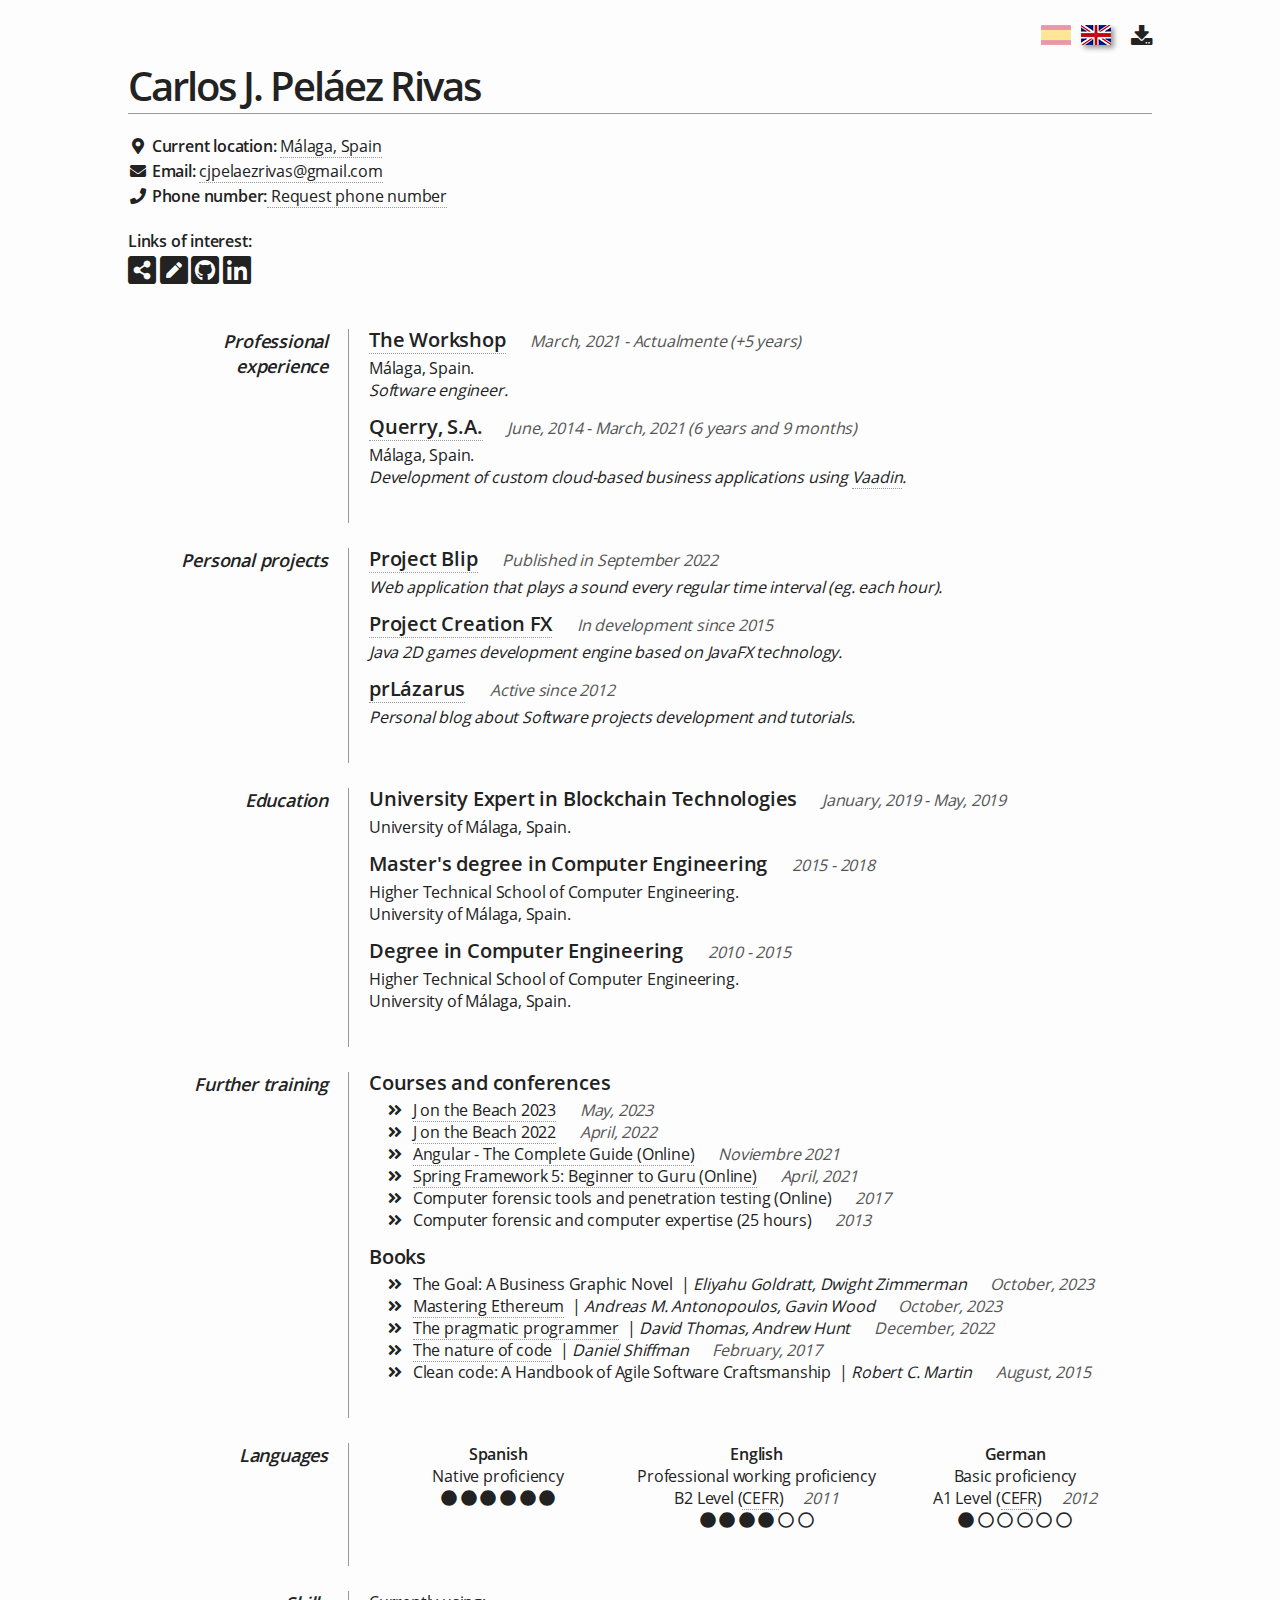
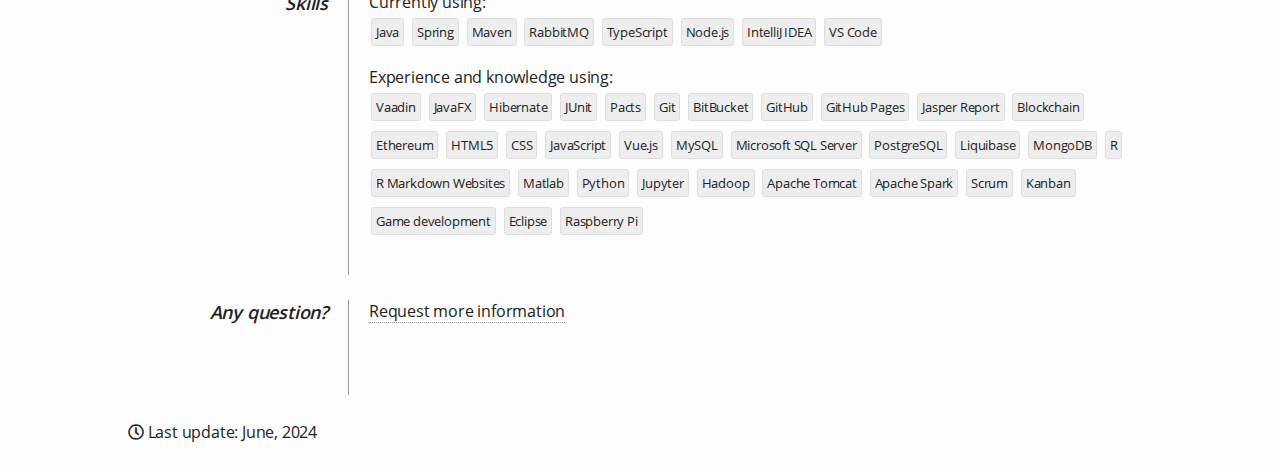
==== commit 1ebb4be1: "Update Google Analytics and include Statcounter scripts" ====
--- a/en/index.html
+++ b/en/index.html
@@ -16,15 +16,15 @@
     <link rel="stylesheet" type="text/css" href="../css/print.css" media="print" />
     <script type="text/javascript" src="../js/functions.js"></script>
 
-    <!-- Global site tag (gtag.js) - Google Analytics -->
-    <script async src="https://www.googletagmanager.com/gtag/js?id=UA-74491738-3"></script>
+    <!-- Google tag (gtag.js) -->
+    <script async src="https://www.googletagmanager.com/gtag/js?id=G-SC7H545X6D"></script>
     <script>
       window.dataLayer = window.dataLayer || [];
       function gtag() {
         dataLayer.push(arguments);
       }
       gtag('js', new Date());
-      gtag('config', 'UA-74491738-3');
+      gtag('config', 'G-SC7H545X6D');
     </script>
   </head>
   <body>
@@ -79,7 +79,7 @@
             <h3>
               <a href="https://theworkshop.com/es/">The Workshop</a> <span class="mobile_view"><br></span>
               <span class="note date_information">
-                March, 2021 - 
+                March, 2021 -
                   Actualmente
                 <script>
                   timeWorked = calculateTime('03/2021', '', 'en', 'y');
@@ -95,7 +95,7 @@
             <h3>
               <a href="https://www.querry.com/">Querry, S.A.</a> <span class="mobile_view"><br></span>
               <span class="note date_information">
-                June, 2014 - 
+                June, 2014 -
                   March, 2021
                 <script>
                   timeWorked = calculateTime('06/2014', '03/2021', 'en', 'ym');
@@ -298,13 +298,28 @@
           </div>
         </div>
       </div>
-      <i class="far fa-clock"></i> Last update: March, 2024
+      <i class="far fa-clock"></i> Last update: June, 2024
       <span class="only_print">
         <br> <i class="fa fa-print"></i> Generation date:
         <script>document.write(currentMonthYear('en'))</script>
-        <span style="float:right;"><a href="https://cjpelaezrivas.tk">https://cjpelaezrivas.tk</a></span>
+        <span style="float:right;"><a href="https://cjpelaezrivas.dev">https://cjpelaezrivas.dev</a></span>
       </span>
     </div>
     </div>
+
+    <!-- Default Statcounter code for cjpelaezrivas.dev
+https://cjpelaezrivas.dev/ -->
+    <script type="text/javascript">
+      var sc_project = 13007641;
+      var sc_invisible = 1;
+      var sc_security = "3a52e4a5";
+    </script>
+    <script type="text/javascript" src="https://www.statcounter.com/counter/counter.js" async></script>
+    <noscript>
+      <div class="statcounter"><a title="Web Analytics
+  Made Easy - Statcounter" href="https://statcounter.com/" target="_blank"><img class="statcounter" src="https://c.statcounter.com/13007641/0/3a52e4a5/1/" alt="Web Analytics Made Easy - Statcounter" referrerPolicy="no-referrer-when-downgrade"></a></div>
+    </noscript>
+
+    <!-- End of Statcounter Code -->
   </body>
 </html>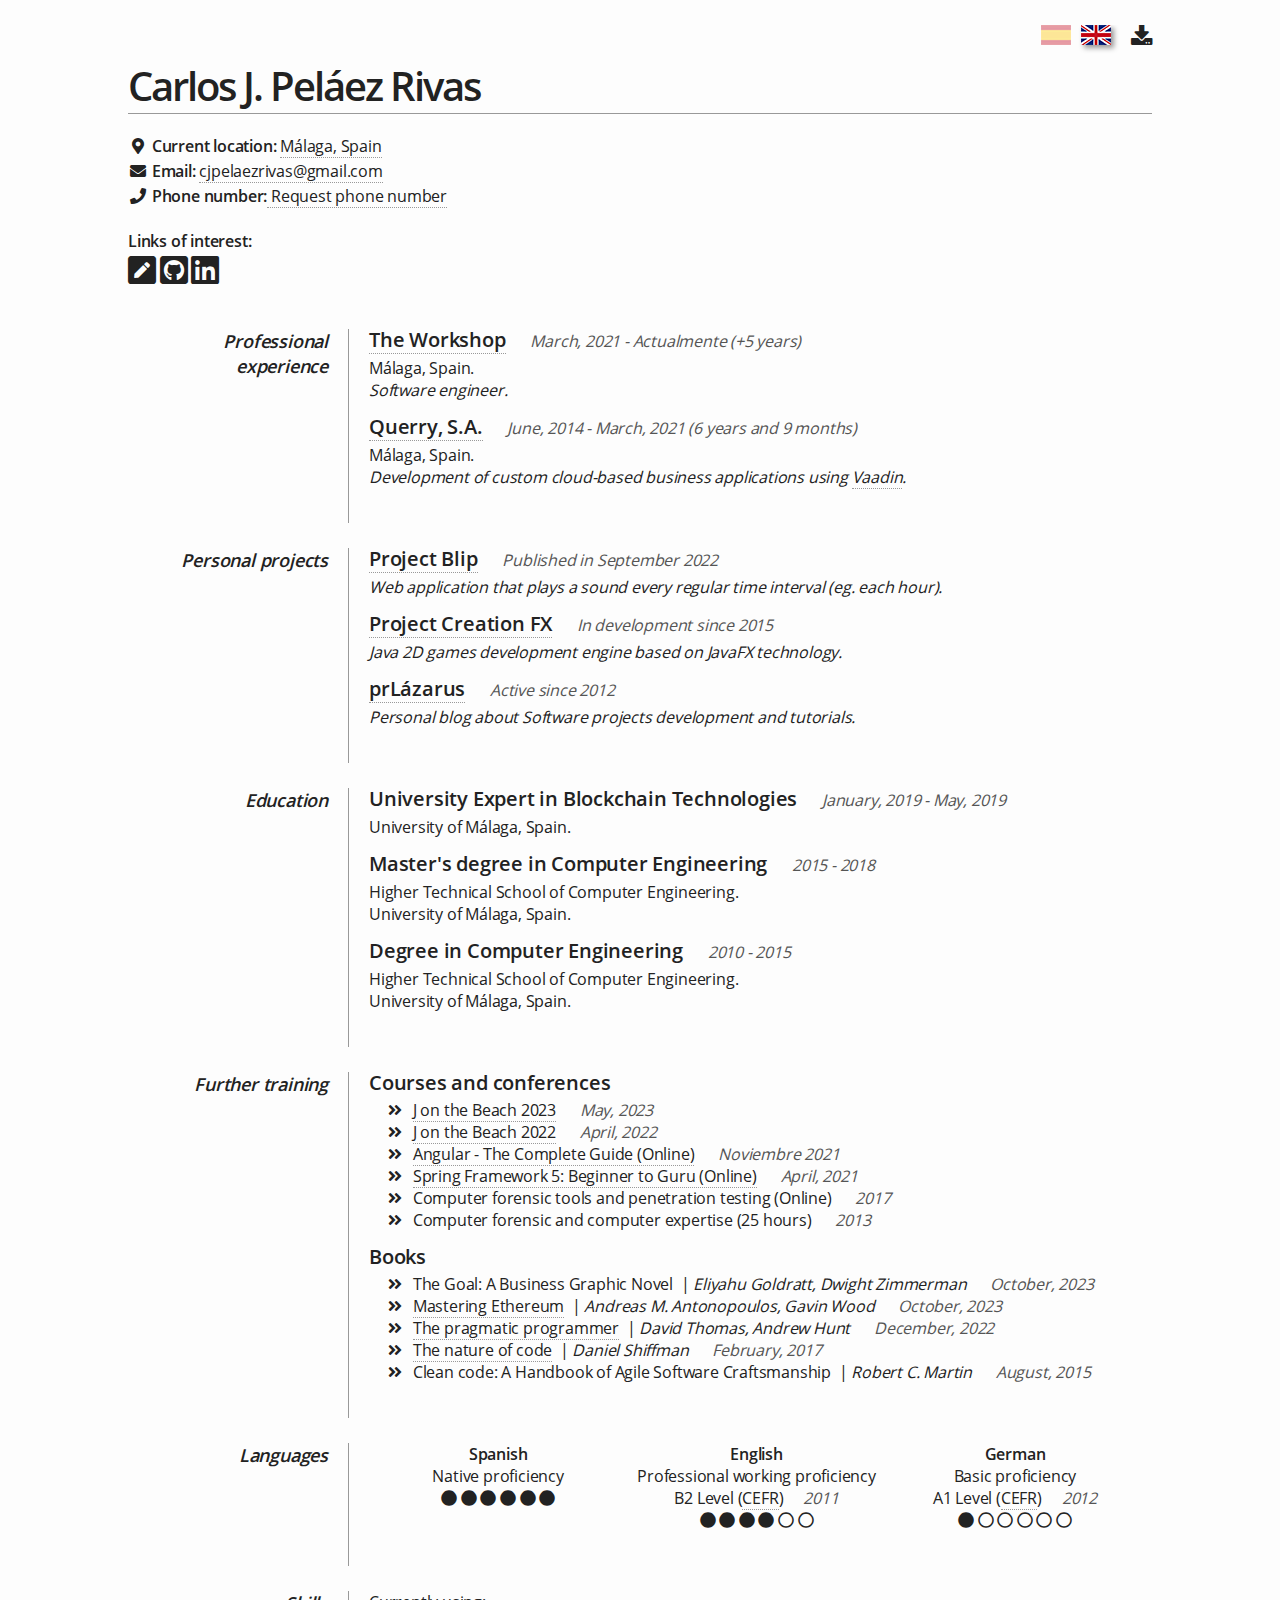
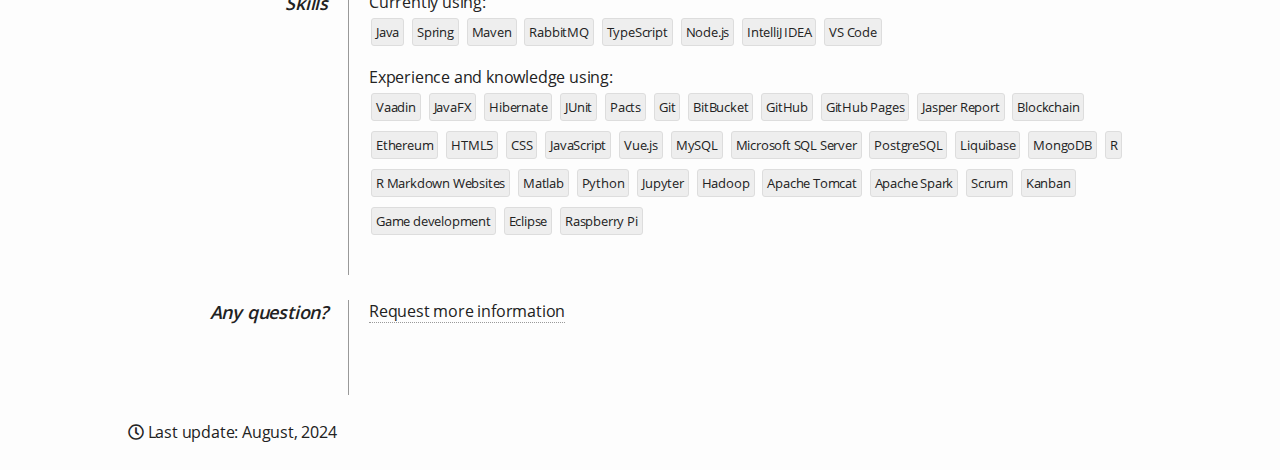
==== commit 6770c9dd: "Includes canonical link tag in header" ====
--- a/en/index.html
+++ b/en/index.html
@@ -10,6 +10,7 @@
     <meta name="keywords" content="CV,curriculum,vitae,carlos,jesus,pelaez,rivas,cjpelaez,cjpelaezrivas,programacion,coding,code,programming,java,vaadin,ingeniero,ingenieria,engineer,engineering,universidad,university,malaga,uma,españa,spain" />
     <link rel="icon" type="image/x-icon" href="../images/favicon.ico" />
     <link rel="shortcut icon" type="image/x-icon" href="../images/favicon.ico" />
+    <link rel="canonical" href="https://cjpelaezrivas.dev/en">
     <link rel="stylesheet" type="text/css" href="../lib/fontawesome-5.8.1/css/all.min.css" />
     <link rel="stylesheet" type="text/css" href="../lib/hint-2.5.1/css/hint.base.min.css" />
     <link rel="stylesheet" type="text/css" href="../css/main.css" media="all" />
@@ -59,11 +60,8 @@
       </div>
       <div id="links" class="section no_print">
         <b>Links of interest:</b> <br />
-        <span class="hint--bottom-right" data-hint="prLázarus - Portfolio">
-          <a class="link" href="https://prlazarus.es" name="prLázarus - Portfolio"><i class="fa fa-share-alt-square fa-2x"></i></a>
-        </span>
         <span class="hint--bottom-right" data-hint="prLázarus - Personal blog">
-          <a class="link" href="https://blog.prlazarus.es/" name="prLázarus - Personal blog"><i class="fa fa-pen-square fa-2x"></i></a>
+          <a class="link" href="https://prlazarus.es/" name="prLázarus - Personal blog"><i class="fa fa-pen-square fa-2x"></i></a>
         </span>
         <span class="hint--bottom-right" data-hint="GitHub profile">
           <a class="link" href="https://github.com/cjpelaezrivas" name="GitHub profile"><i class="fab fa-github-square fa-2x"></i></a>
@@ -119,7 +117,7 @@
             <h3><a class="link_print" href="https://cjpelaezrivas.dev/ProjectCreationFX">Project Creation FX</a> <span class="mobile_view"><br></span> <span class="note date_information">In development since 2015</span></h3>
             <i>Java 2D games development engine based on JavaFX technology.</i>
             <div class="separator"></div>
-            <h3><a class="link_print" href="https://blog.prlazarus.es/">prLázarus</a> <span class="mobile_view"><br></span> <span class="note date_information">Active since 2012</span></h3>
+            <h3><a class="link_print" href="https://prlazarus.es/">prLázarus</a> <span class="mobile_view"><br></span> <span class="note date_information">Active since 2012</span></h3>
             <i>Personal blog about Software projects development and tutorials.</i>
             <div class="separator"></div>
           </div>
@@ -298,7 +296,7 @@
           </div>
         </div>
       </div>
-      <i class="far fa-clock"></i> Last update: June, 2024
+      <i class="far fa-clock"></i> Last update: August, 2024
       <span class="only_print">
         <br> <i class="fa fa-print"></i> Generation date:
         <script>document.write(currentMonthYear('en'))</script>
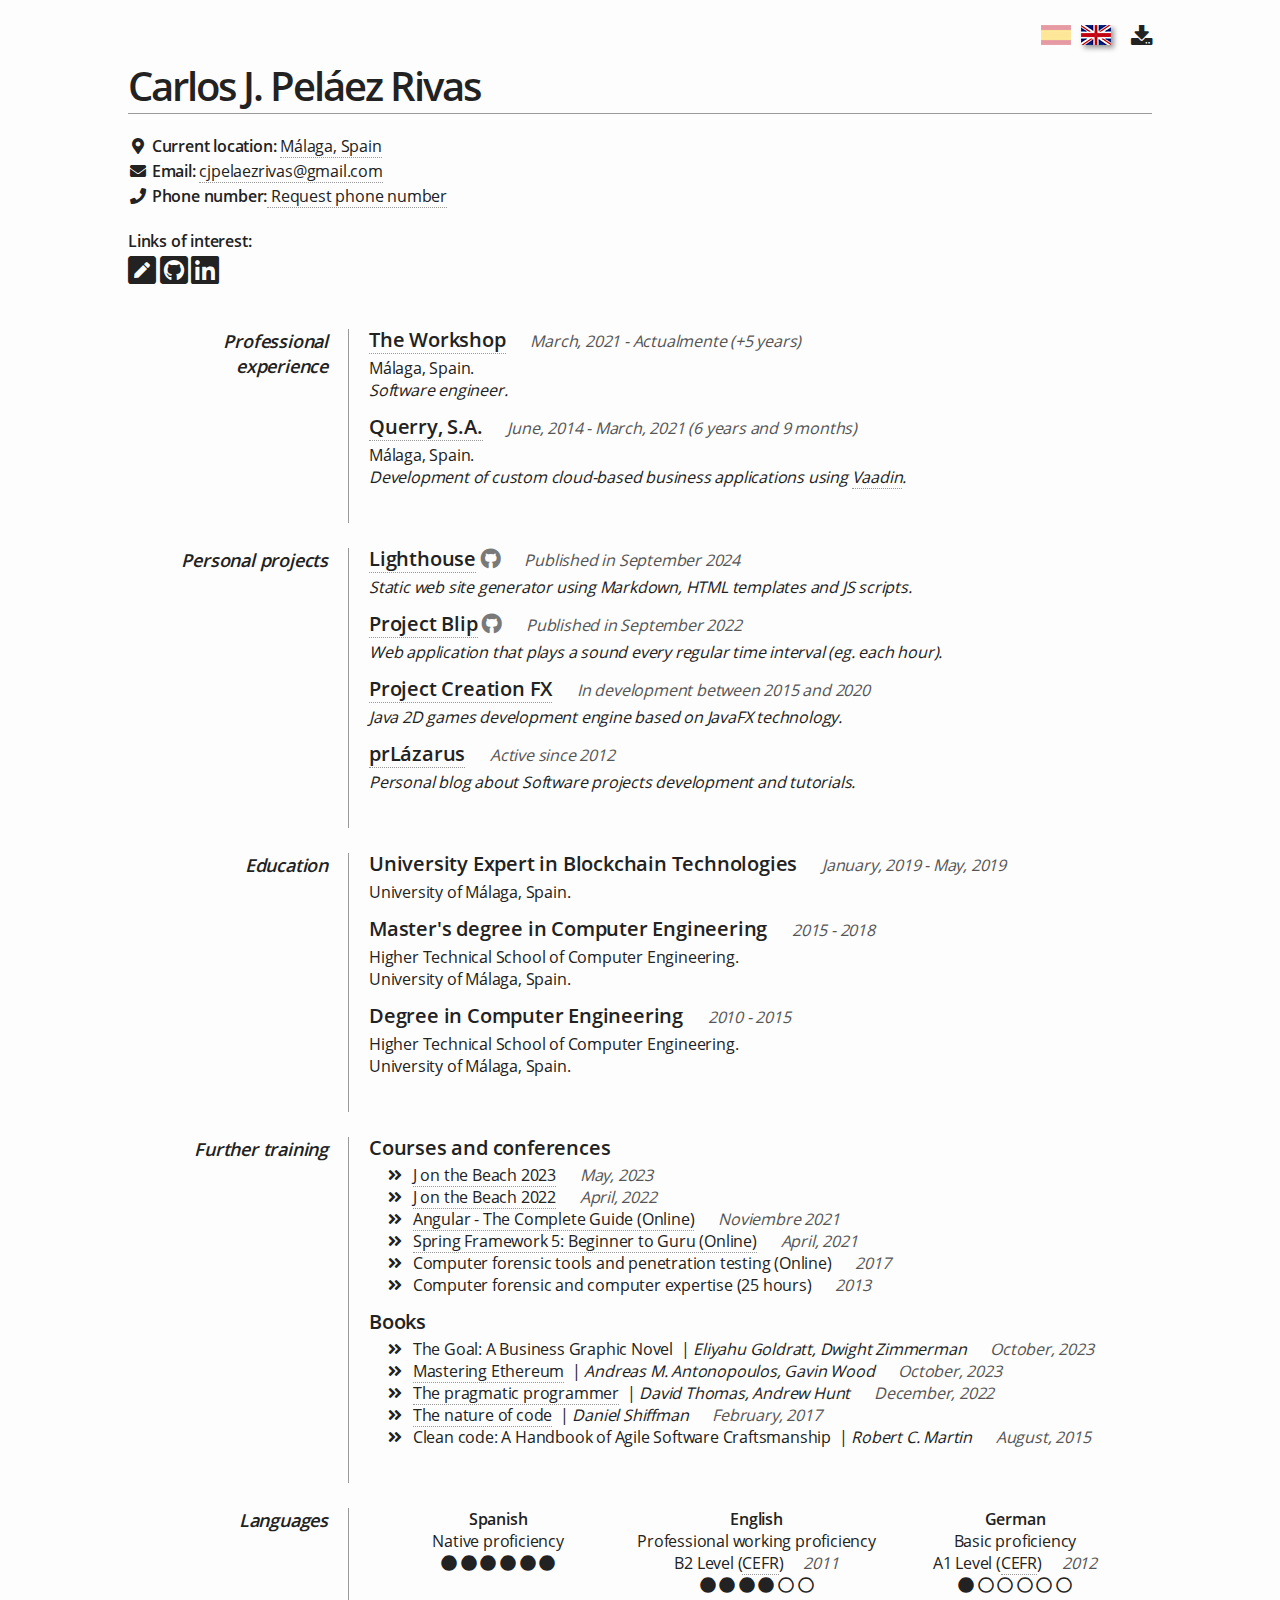
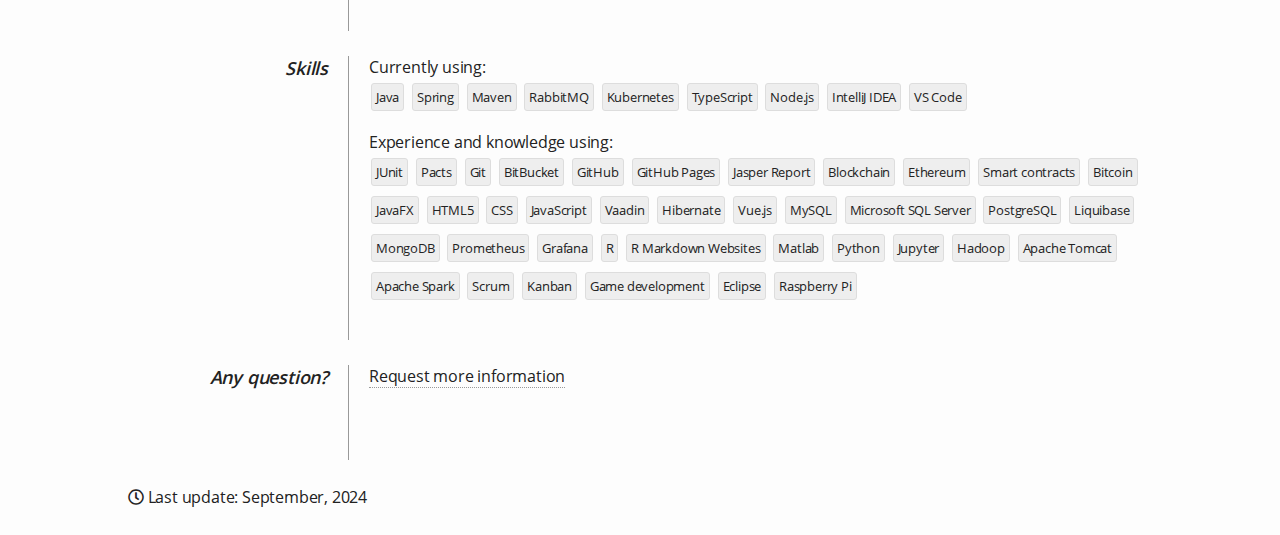
==== commit f1c00e3f: "Includes Lighthouse project reference" ====
--- a/en/index.html
+++ b/en/index.html
@@ -111,13 +111,34 @@
         <div class="item">
           <h2>Personal projects</h2>
           <div class="detail">
-            <h3><a class="link_print" href="https://cjpelaezrivas.dev/ProjectBlip/">Project Blip</a> <span class="mobile_view"><br></span> <span class="note date_information">Published in September 2022</span></h3>
+            <h3>
+              <a class="link_print" href="https://cjpelaezrivas.dev/Lighthouse">Lighthouse</a>
+              <a class="project_information no_print" href="https://github.com/cjpelaezrivas/Lighthouse"><i class="fab fa-github"></i></a>
+              <span class="mobile_view"><br>
+              </span> <span class="note date_information">Published in September 2024</span>
+            </h3>
+            <i>Static web site generator using Markdown, HTML templates and JS scripts.</i>
+            <div class="separator"></div>
+            <h3>
+              <a class="link_print" href="https://cjpelaezrivas.dev/ProjectBlip/">Project Blip</a>
+              <a class="project_information no_print" href="https://github.com/cjpelaezrivas/ProjectBlip"><i class="fab fa-github"></i></a>
+              <span class="mobile_view"><br>
+              </span> <span class="note date_information">Published in September 2022</span>
+            </h3>
             <i>Web application that plays a sound every regular time interval (eg. each hour).</i>
             <div class="separator"></div>
-            <h3><a class="link_print" href="https://cjpelaezrivas.dev/ProjectCreationFX">Project Creation FX</a> <span class="mobile_view"><br></span> <span class="note date_information">In development since 2015</span></h3>
+            <h3>
+              <a class="link_print" href="https://cjpelaezrivas.dev/ProjectCreationFX">Project Creation FX</a>
+              <span class="mobile_view"><br>
+              </span> <span class="note date_information">In development between 2015 and 2020</span>
+            </h3>
             <i>Java 2D games development engine based on JavaFX technology.</i>
             <div class="separator"></div>
-            <h3><a class="link_print" href="https://prlazarus.es/">prLázarus</a> <span class="mobile_view"><br></span> <span class="note date_information">Active since 2012</span></h3>
+            <h3>
+              <a class="link_print" href="https://prlazarus.es/">prLázarus</a>
+              <span class="mobile_view"><br>
+              </span> <span class="note date_information">Active since 2012</span>
+            </h3>
             <i>Personal blog about Software projects development and tutorials.</i>
             <div class="separator"></div>
           </div>
@@ -246,15 +267,13 @@
             <a class="tag" href="https://en.wikipedia.org/wiki/Spring_Framework">Spring</a>
             <a class="tag" href="https://en.wikipedia.org/wiki/Maven">Maven</a>
             <a class="tag" href="https://en.wikipedia.org/wiki/RabbitMQ">RabbitMQ</a>
+            <a class="tag" href="https://en.wikipedia.org/wiki/Kubernetes">Kubernetes</a>
             <a class="tag" href="https://en.wikipedia.org/wiki/TypeScript">TypeScript</a>
             <a class="tag" href="https://en.wikipedia.org/wiki/Node.js">Node.js</a>
             <a class="tag" href="https://en.wikipedia.org/wiki/IntelliJ_IDEA">IntelliJ IDEA</a>
             <a class="tag" href="https://code.visualstudio.com/">VS Code</a>
             <div class="separator"></div>
             Experience and knowledge using:<br />
-            <a class="tag" href="https://en.wikipedia.org/wiki/Vaadin">Vaadin</a>
-            <a class="tag" href="https://en.wikipedia.org/wiki/JavaFX">JavaFX</a>
-            <a class="tag" href="https://en.wikipedia.org/wiki/Hibernate_(framework)">Hibernate</a>
             <a class="tag" href="https://en.wikipedia.org/wiki/JUnit">JUnit</a>
             <a class="tag" href="https://docs.pact.io/">Pacts</a>
             <a class="tag" href="https://en.wikipedia.org/wiki/Git_(software)">Git</a>
@@ -264,15 +283,22 @@
             <a class="tag" href="https://en.wikipedia.org/wiki/JasperReports">Jasper Report</a>
             <a class="tag" href="https://en.wikipedia.org/wiki/Blockchain">Blockchain</a>
             <a class="tag" href="https://en.wikipedia.org/wiki/Ethereum">Ethereum</a>
+            <a class="tag" href="https://en.wikipedia.org/wiki/Smart_contract">Smart contracts</a>
+            <a class="tag" href="https://en.wikipedia.org/wiki/Bitcoin">Bitcoin</a>
+            <a class="tag" href="https://en.wikipedia.org/wiki/JavaFX">JavaFX</a>
             <a class="tag" href="https://en.wikipedia.org/wiki/HTML5">HTML5</a>
             <a class="tag" href="https://en.wikipedia.org/wiki/Cascading_Style_Sheets">CSS</a>
             <a class="tag" href="https://en.wikipedia.org/wiki/JavaScript">JavaScript</a>
+            <a class="tag" href="https://en.wikipedia.org/wiki/Vaadin">Vaadin</a>
+            <a class="tag" href="https://en.wikipedia.org/wiki/Hibernate_(framework)">Hibernate</a>
             <a class="tag" href="https://en.wikipedia.org/wiki/Vue.js">Vue.js</a>
             <a class="tag" href="https://en.wikipedia.org/wiki/MySQL">MySQL</a>
             <a class="tag" href="https://en.wikipedia.org/wiki/Microsoft_SQL_Server">Microsoft SQL Server</a>
             <a class="tag" href="https://en.wikipedia.org/wiki/PostgreSQL">PostgreSQL</a>
             <a class="tag" href="https://en.wikipedia.org/wiki/Liquibase">Liquibase</a>
             <a class="tag" href="https://en.wikipedia.org/wiki/MongoDB">MongoDB</a>
+            <a class="tag" href="https://en.wikipedia.org/wiki/Prometheus_(software)">Prometheus</a>
+            <a class="tag" href="https://en.wikipedia.org/wiki/Grafana">Grafana</a>
             <a class="tag" href="https://en.wikipedia.org/wiki/R_(programming_language)">R</a>
             <a class="tag" href="https://rmarkdown.rstudio.com/rmarkdown_websites.html">R Markdown Websites</a>
             <a class="tag" href="https://en.wikipedia.org/wiki/MATLAB">Matlab</a>
@@ -296,7 +322,7 @@
           </div>
         </div>
       </div>
-      <i class="far fa-clock"></i> Last update: August, 2024
+      <i class="far fa-clock"></i> Last update: September, 2024
       <span class="only_print">
         <br> <i class="fa fa-print"></i> Generation date:
         <script>document.write(currentMonthYear('en'))</script>
--- a/css/main.css
+++ b/css/main.css
@@ -103,6 +103,11 @@
 	margin-left: 20px;
 }
 
+.project_information {
+	border: none !important;
+	opacity: 60%;
+}
+
 .separator {
 	width: 100%;
 	height: 15px;
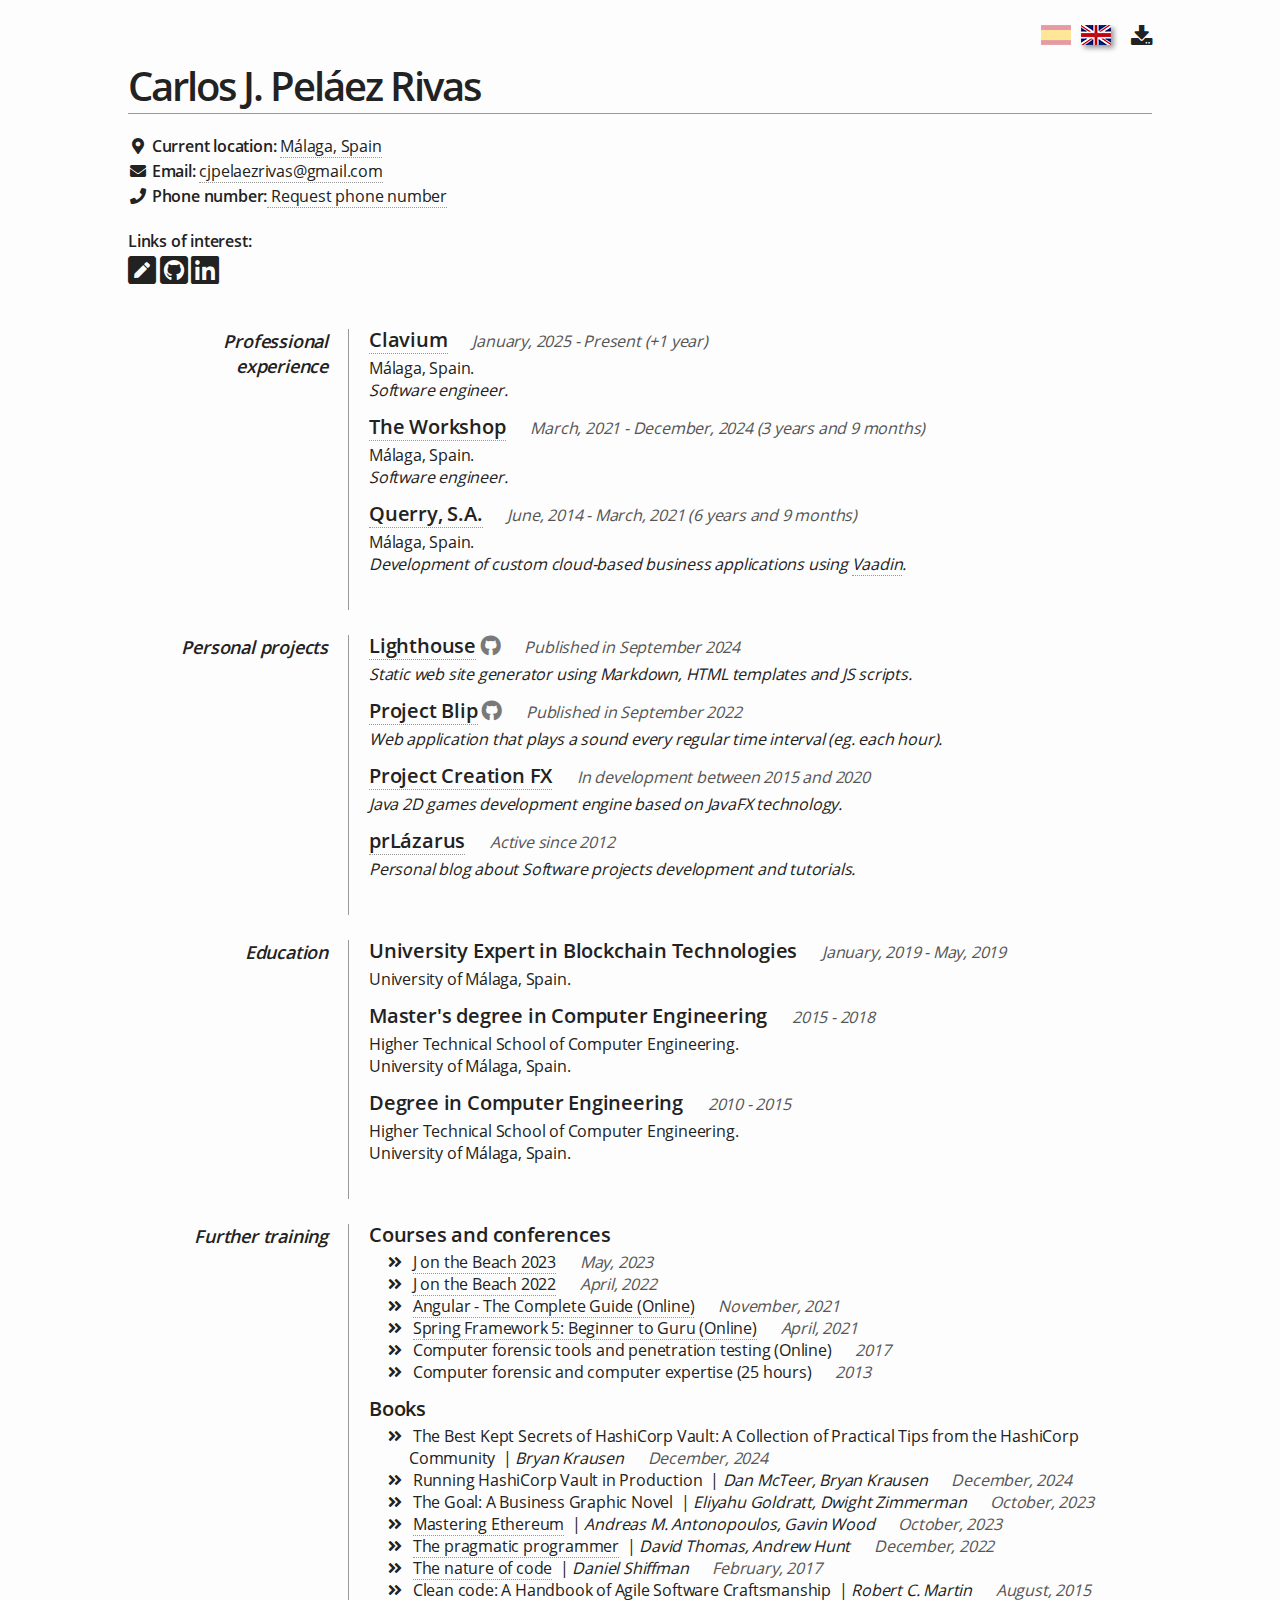
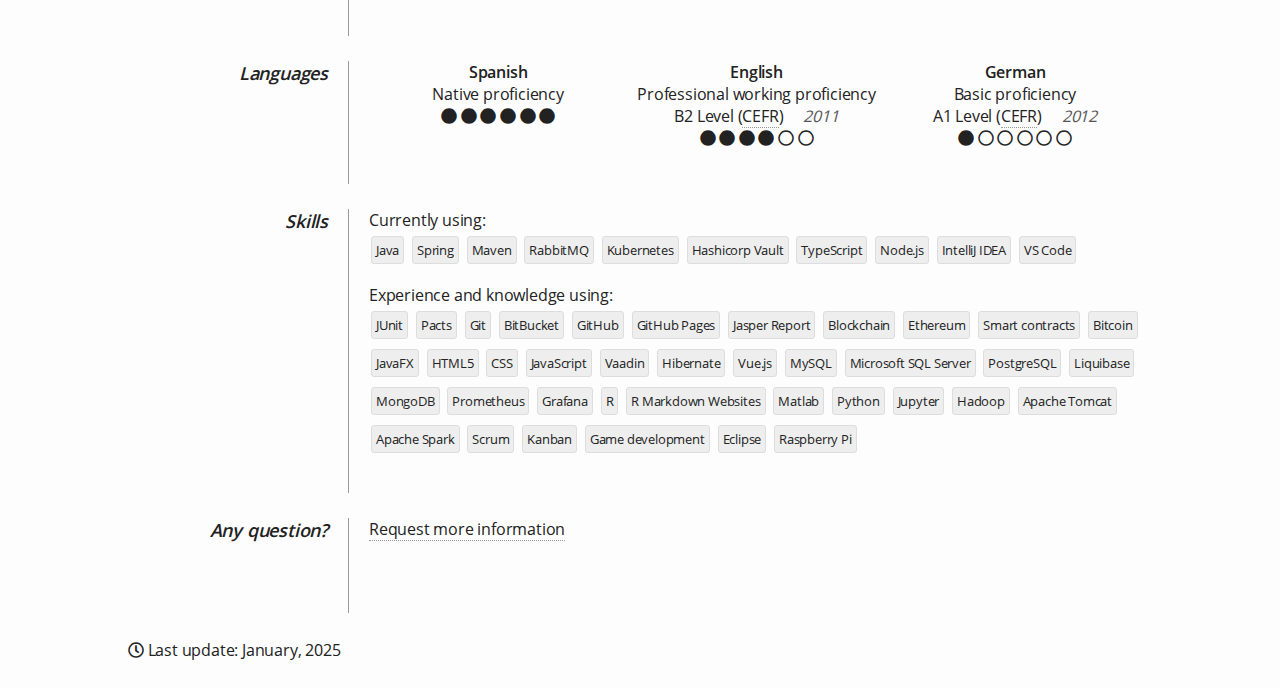
==== commit 82d7f30e: "Update with new professional experience" ====
--- a/en/index.html
+++ b/en/index.html
@@ -7,7 +7,7 @@
     <meta name="viewport" content="width=device-width, initial-scale=1.0" />
     <meta name="author" content="Carlos J. Peláez Rivas" />
     <meta name="description" content="Carlos J. Peláez Rivas' curriculum vitae" />
-    <meta name="keywords" content="CV,curriculum,vitae,carlos,jesus,pelaez,rivas,cjpelaez,cjpelaezrivas,programacion,coding,code,programming,java,vaadin,ingeniero,ingenieria,engineer,engineering,universidad,university,malaga,uma,españa,spain" />
+    <meta name="keywords" content="CV,curriculum,vitae,carlos,pelaez,rivas,cjpelaez,cjpelaezrivas,programacion,coding,code,programming,java,vaadin,ingeniero,ingenieria,engineer,engineering,universidad,university,malaga,uma,españa,spain" />
     <link rel="icon" type="image/x-icon" href="../images/favicon.ico" />
     <link rel="shortcut icon" type="image/x-icon" href="../images/favicon.ico" />
     <link rel="canonical" href="https://cjpelaezrivas.dev/en">
@@ -75,12 +75,28 @@
           <h2>Professional experience</h2>
           <div class="detail">
             <h3>
+              <a href="https://clavium.io/">Clavium</a> <span class="mobile_view"><br></span>
+              <span class="note date_information">
+                January, 2025 -
+                  Present
+                <script>
+                  timeWorked = calculateTime('01/2025', '', 'en', 'y');
+                  if(timeWorked.length != 0) {
+                    document.write('(' + timeWorked + ')');
+                  }
+                </script>
+              </span>
+            </h3>
+            Málaga, Spain. <br />
+            <i>Software engineer.</i>
+            <div class="separator"></div>
+            <h3>
               <a href="https://theworkshop.com/es/">The Workshop</a> <span class="mobile_view"><br></span>
               <span class="note date_information">
                 March, 2021 -
-                  Actualmente
+                  December, 2024
                 <script>
-                  timeWorked = calculateTime('03/2021', '', 'en', 'y');
+                  timeWorked = calculateTime('03/2021', '12/2024', 'en', 'ym');
                   if(timeWorked.length != 0) {
                     document.write('(' + timeWorked + ')');
                   }
@@ -172,7 +188,7 @@
               </li>
               <li>
                 <a href="https://www.udemy.com/course/the-complete-guide-to-angular-2/">Angular - The Complete Guide (Online)</a>
-                <span class="note date_information">Noviembre 2021</span>
+                <span class="note date_information">November, 2021</span>
               </li>
               <li>
                 <a href="https://www.udemy.com/course/spring-framework-5-beginner-to-guru/">Spring Framework 5: Beginner to Guru (Online)</a>
@@ -190,6 +206,16 @@
             <div class="separator"></div>
             <h3>Books</h3>
             <ul class="custom_list">
+              <li>
+                The Best Kept Secrets of HashiCorp Vault: A Collection of Practical Tips from the HashiCorp Community
+                &nbsp;| <i>Bryan Krausen</i>
+                <span class="note date_information">December, 2024</span>
+              </li>
+              <li>
+                Running HashiCorp Vault in Production
+                &nbsp;| <i>Dan McTeer, Bryan Krausen</i>
+                <span class="note date_information">December, 2024</span>
+              </li>
               <li>
                 The Goal: A Business Graphic Novel
                 &nbsp;| <i>Eliyahu Goldratt, Dwight Zimmerman</i>
@@ -268,6 +294,7 @@
             <a class="tag" href="https://en.wikipedia.org/wiki/Maven">Maven</a>
             <a class="tag" href="https://en.wikipedia.org/wiki/RabbitMQ">RabbitMQ</a>
             <a class="tag" href="https://en.wikipedia.org/wiki/Kubernetes">Kubernetes</a>
+            <a class="tag" href="https://www.vaultproject.io/">Hashicorp Vault</a>
             <a class="tag" href="https://en.wikipedia.org/wiki/TypeScript">TypeScript</a>
             <a class="tag" href="https://en.wikipedia.org/wiki/Node.js">Node.js</a>
             <a class="tag" href="https://en.wikipedia.org/wiki/IntelliJ_IDEA">IntelliJ IDEA</a>
@@ -322,7 +349,7 @@
           </div>
         </div>
       </div>
-      <i class="far fa-clock"></i> Last update: September, 2024
+      <i class="far fa-clock"></i> Last update: January, 2025
       <span class="only_print">
         <br> <i class="fa fa-print"></i> Generation date:
         <script>document.write(currentMonthYear('en'))</script>
